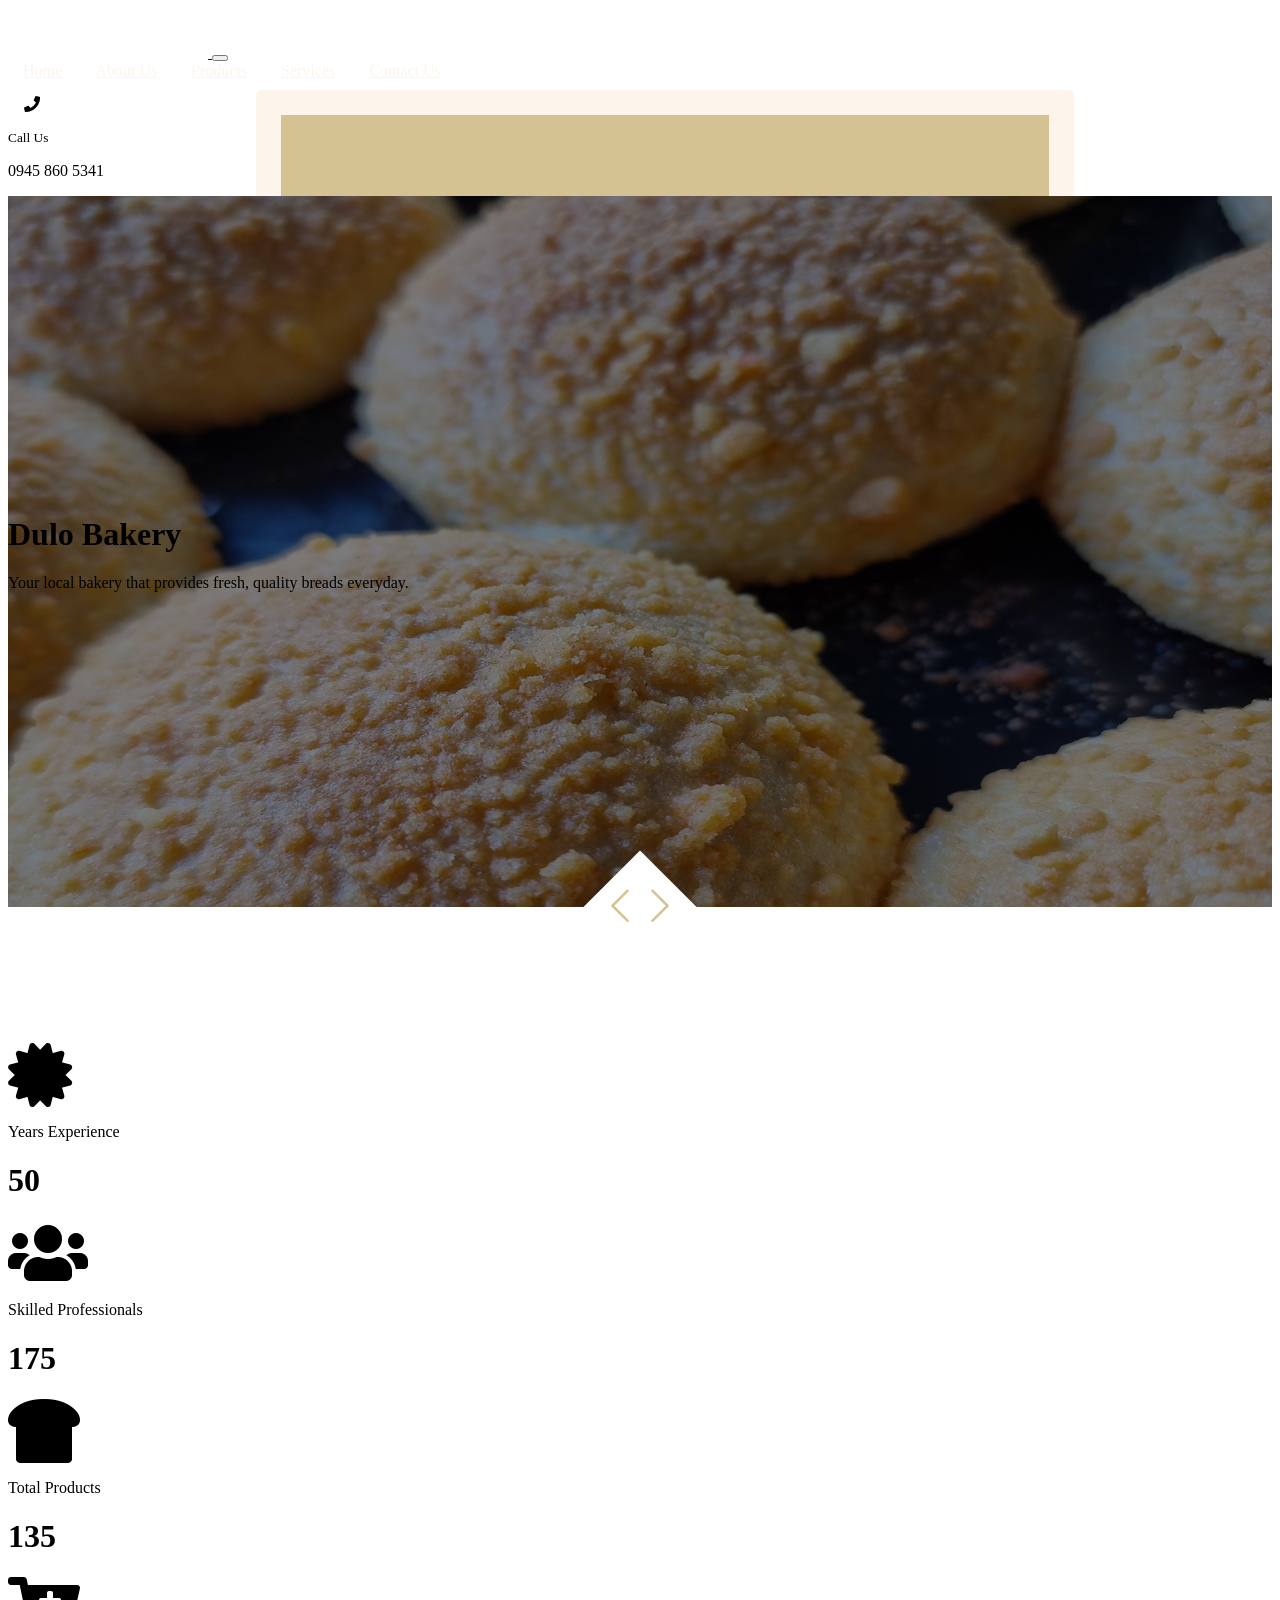
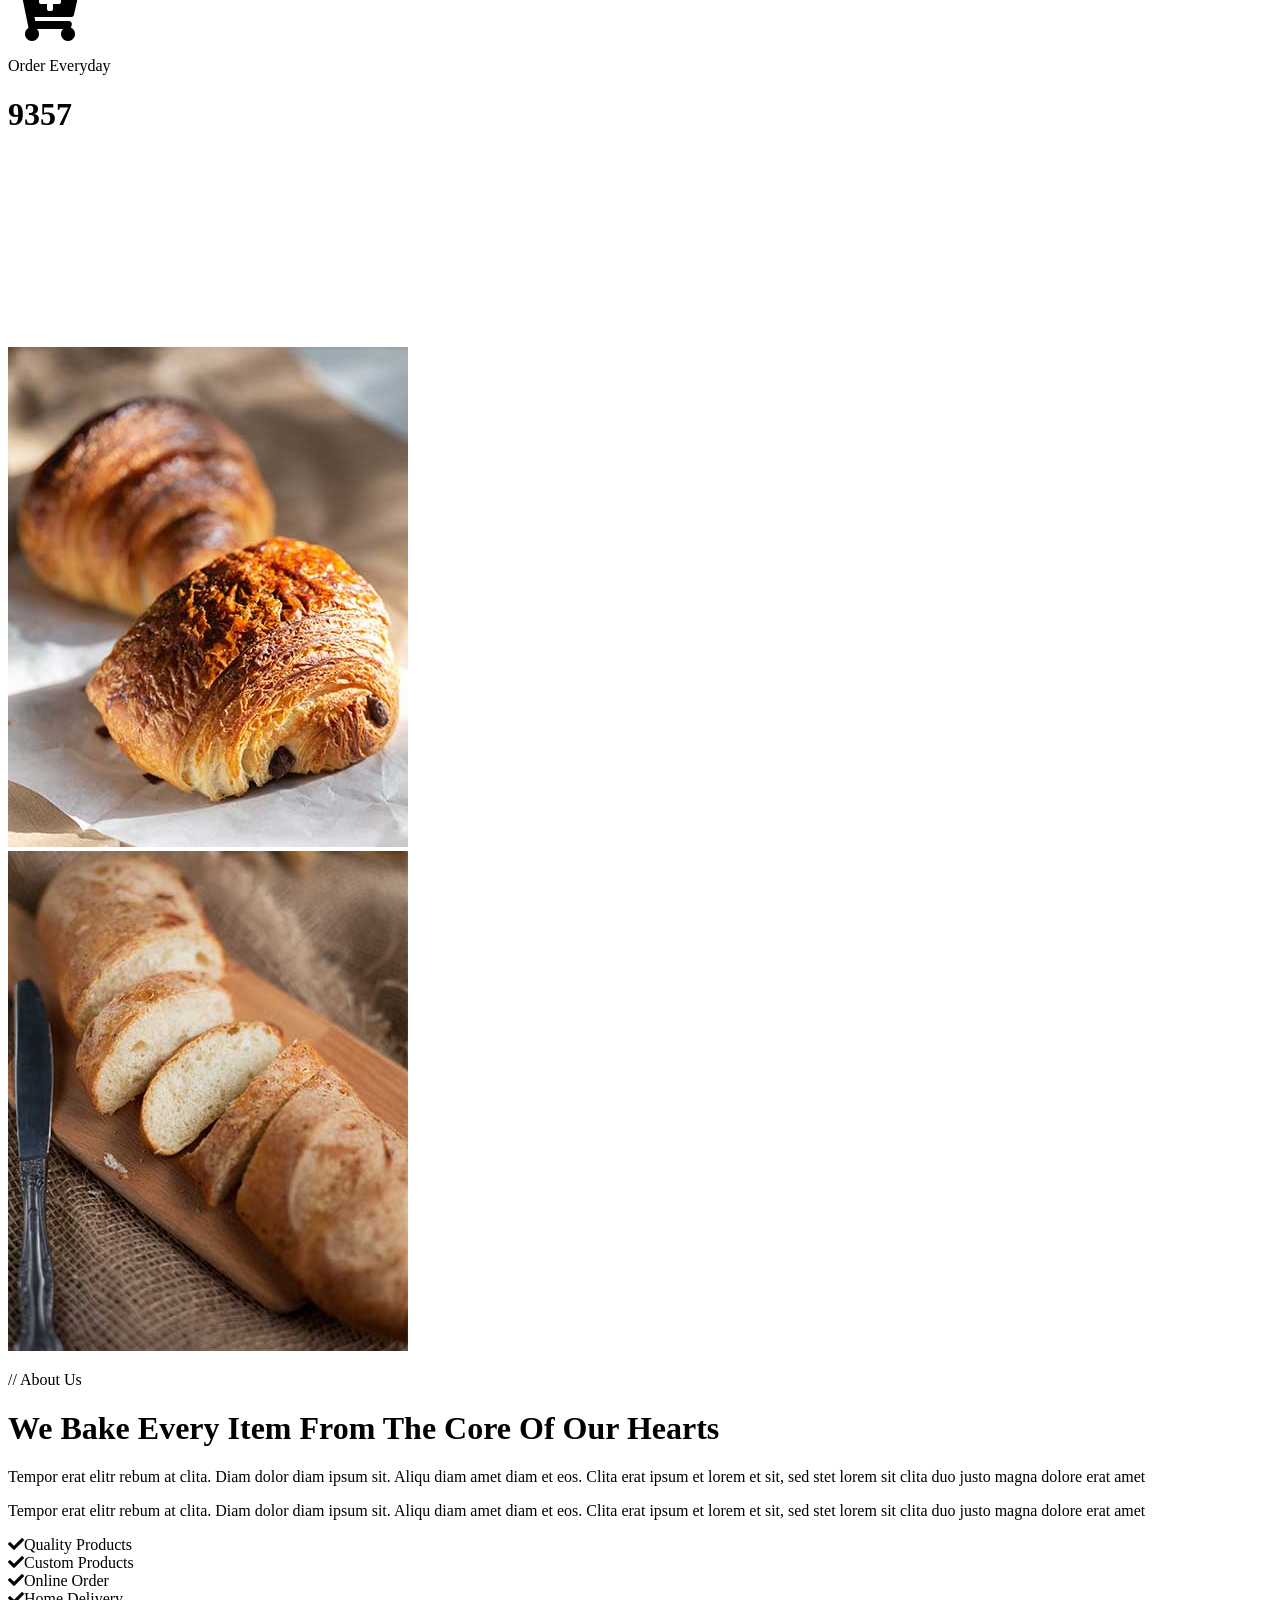
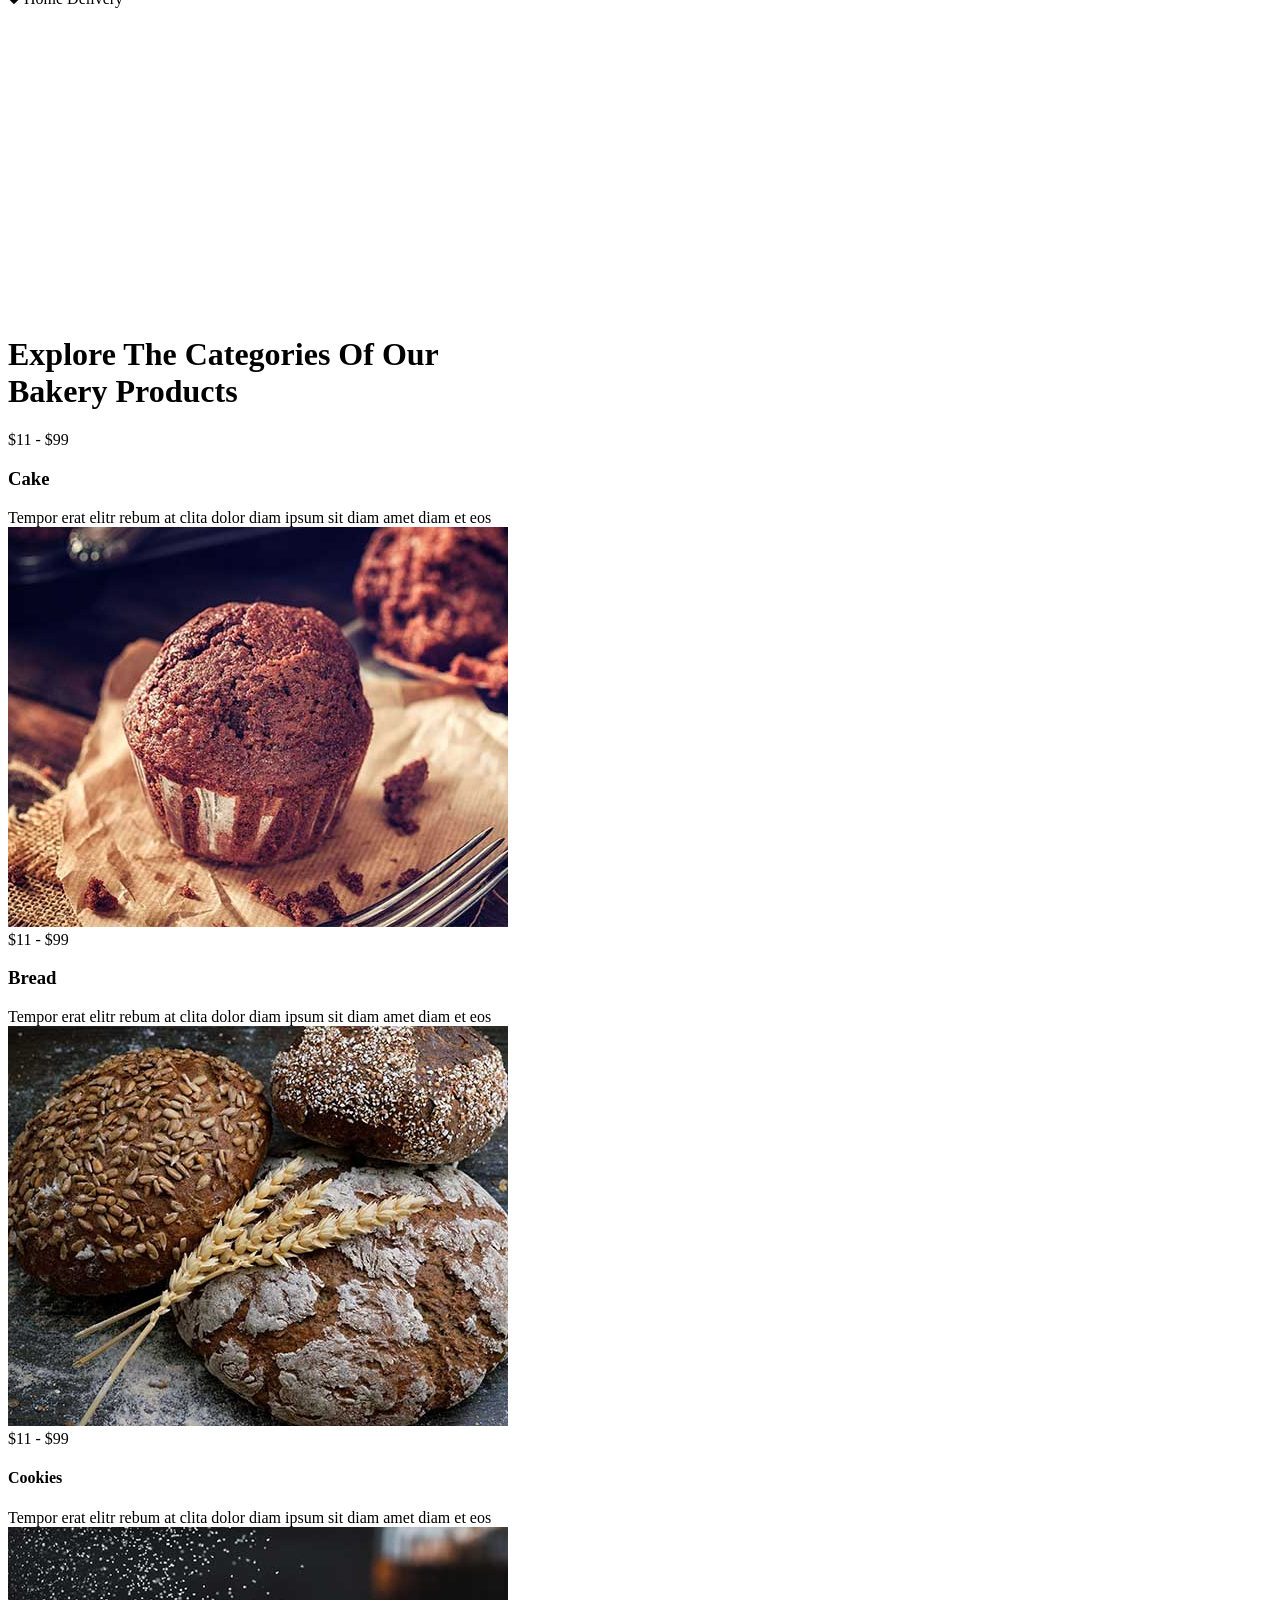
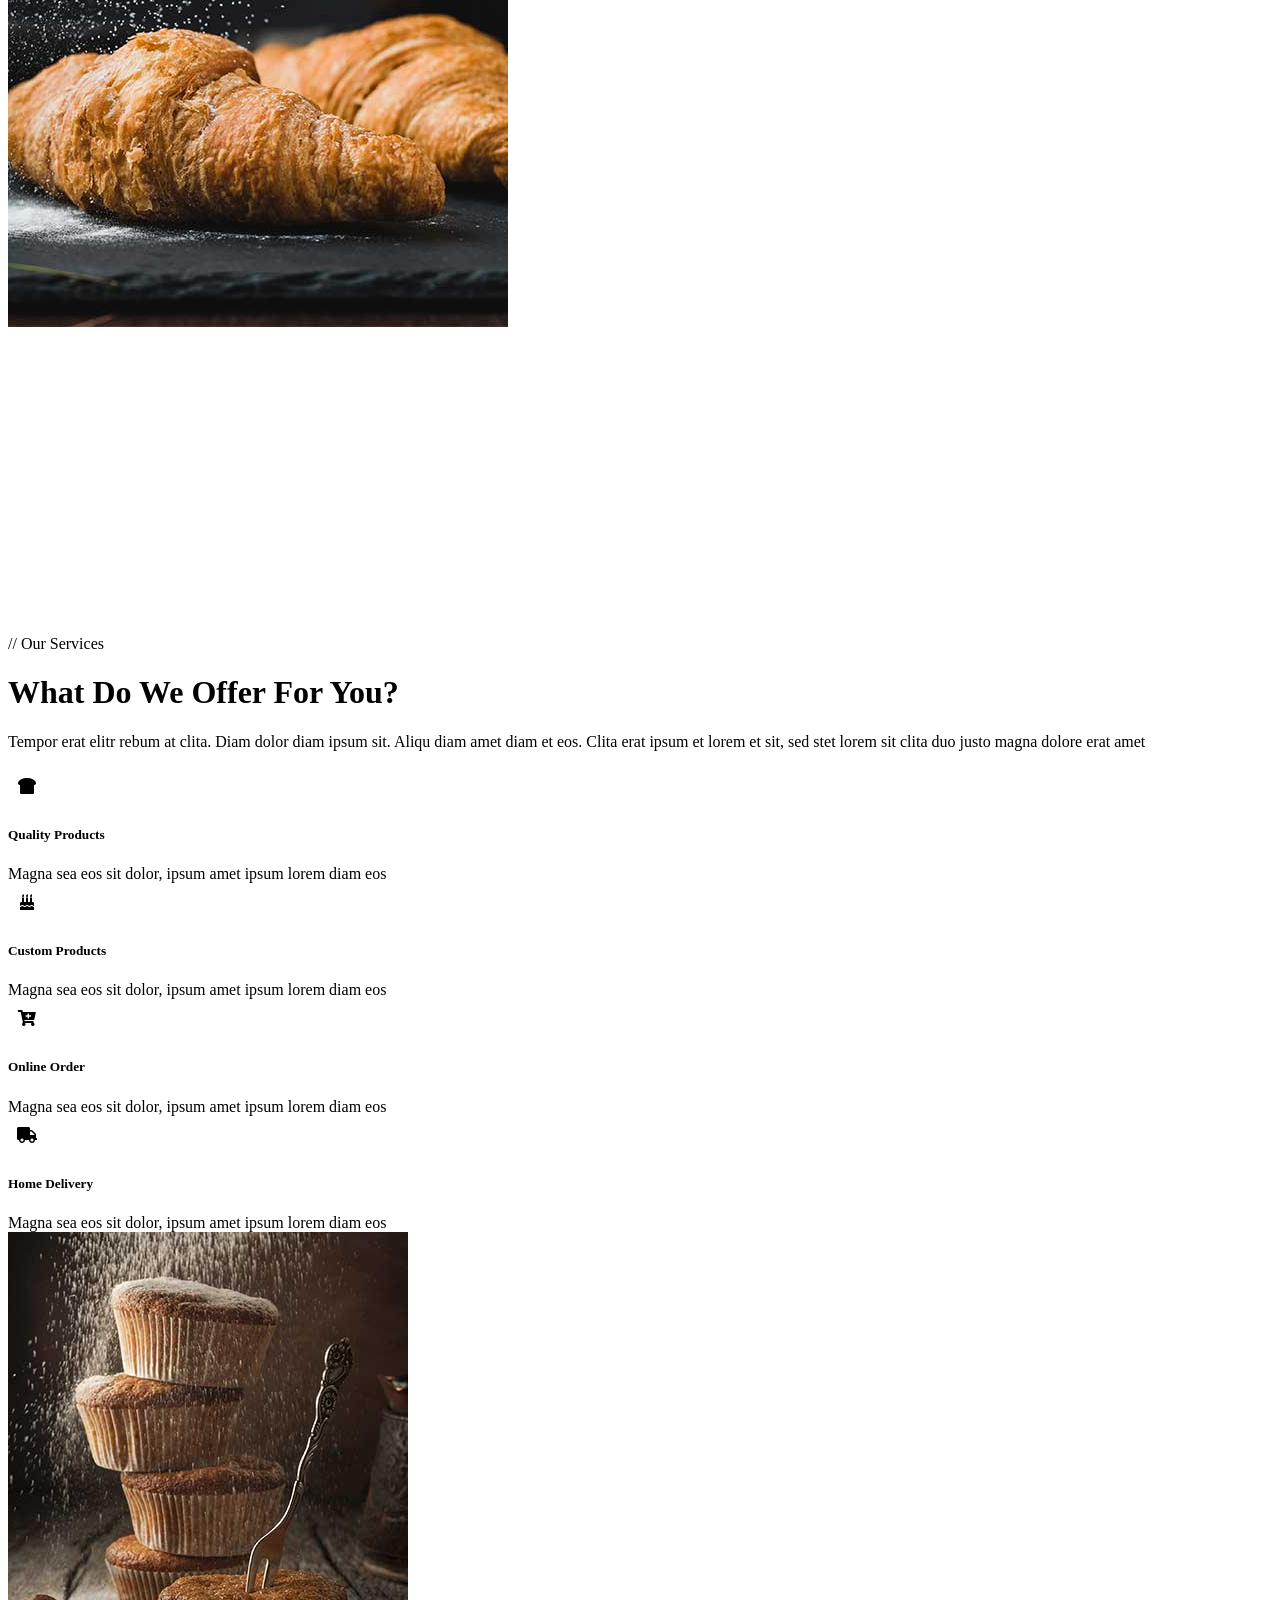
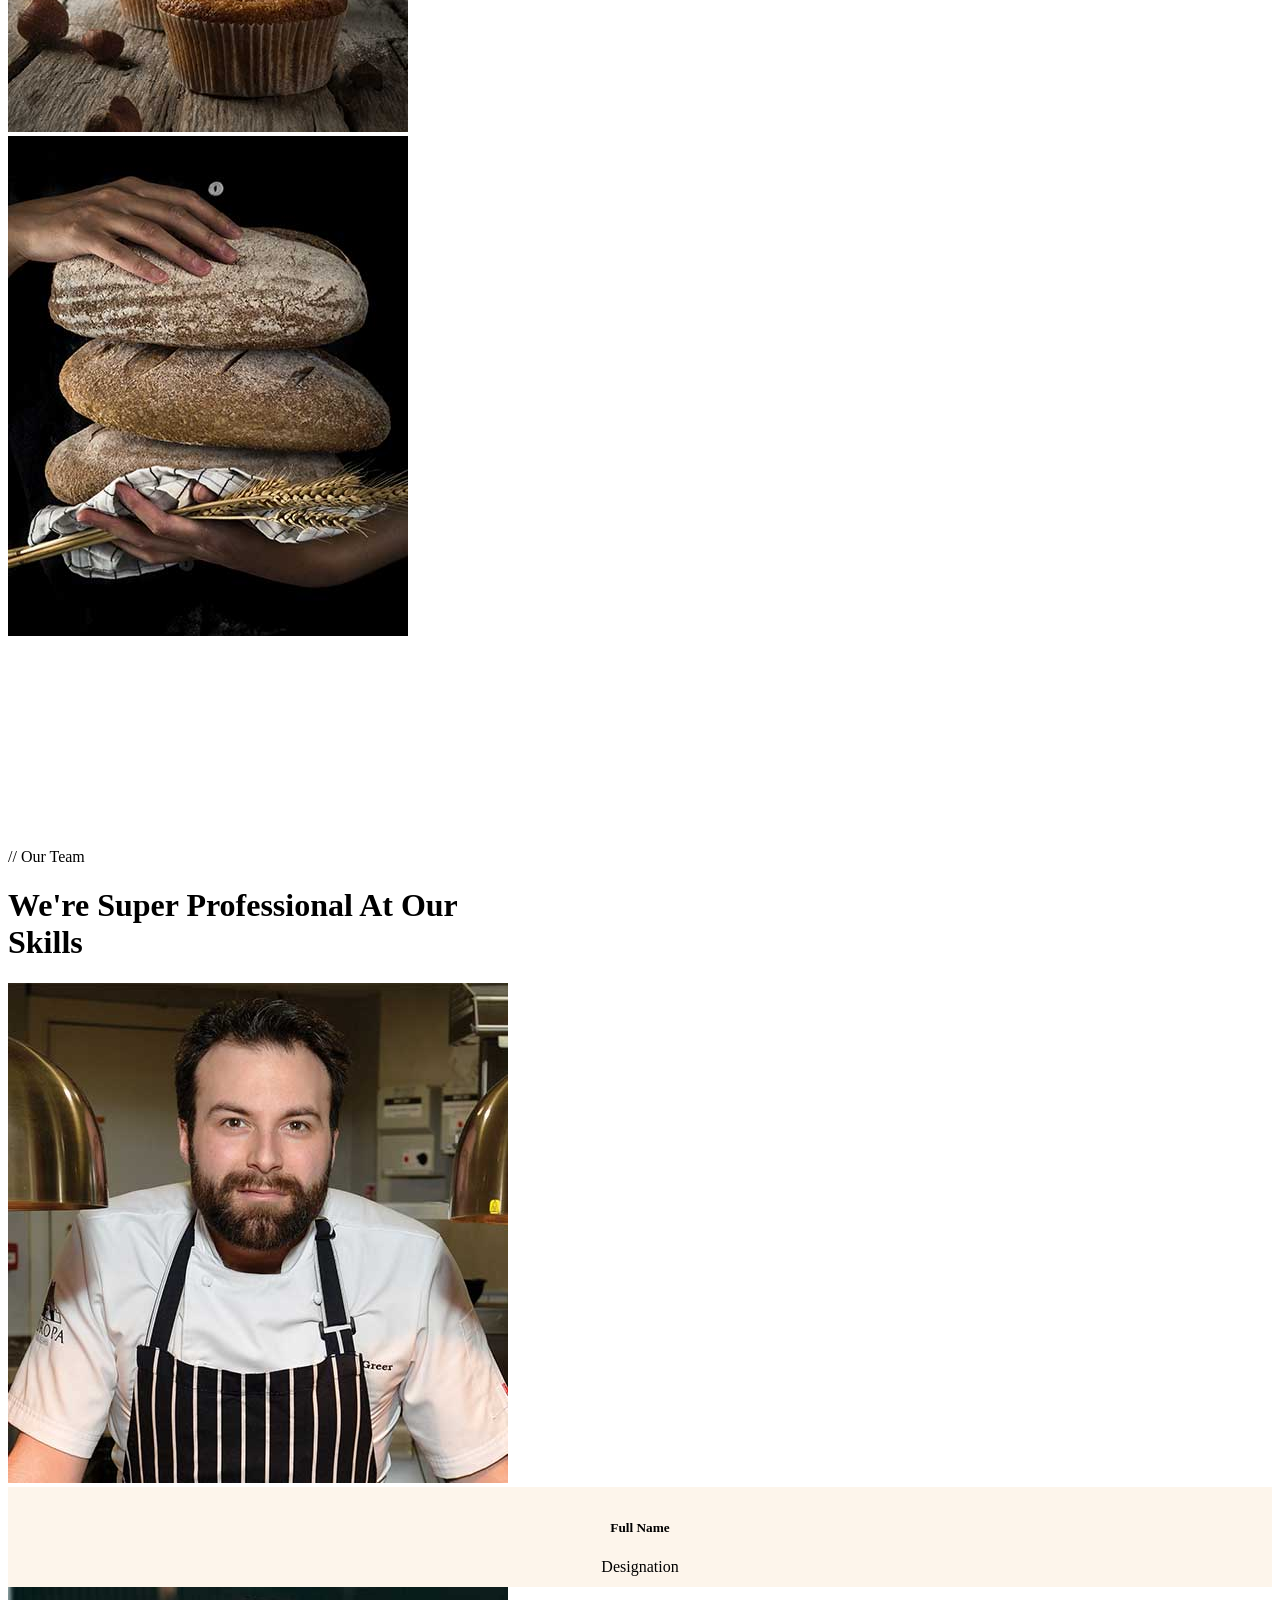
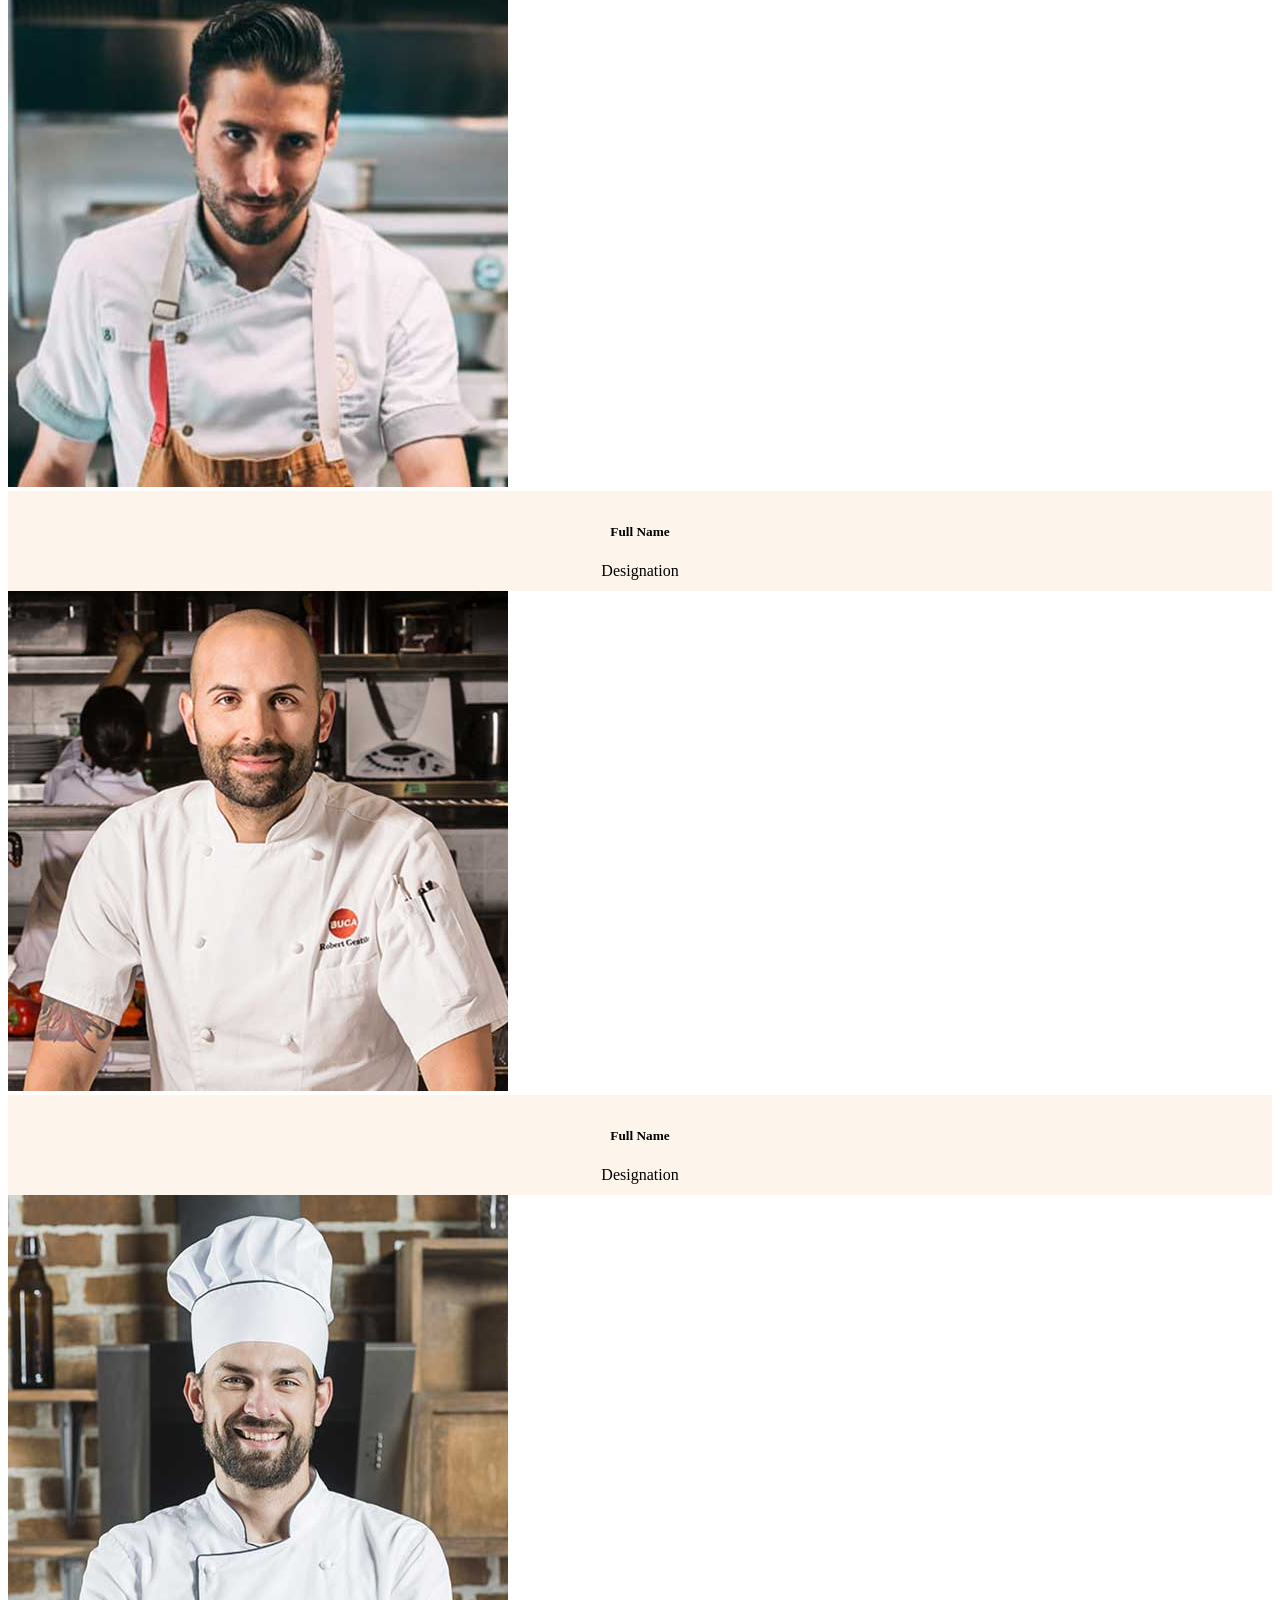
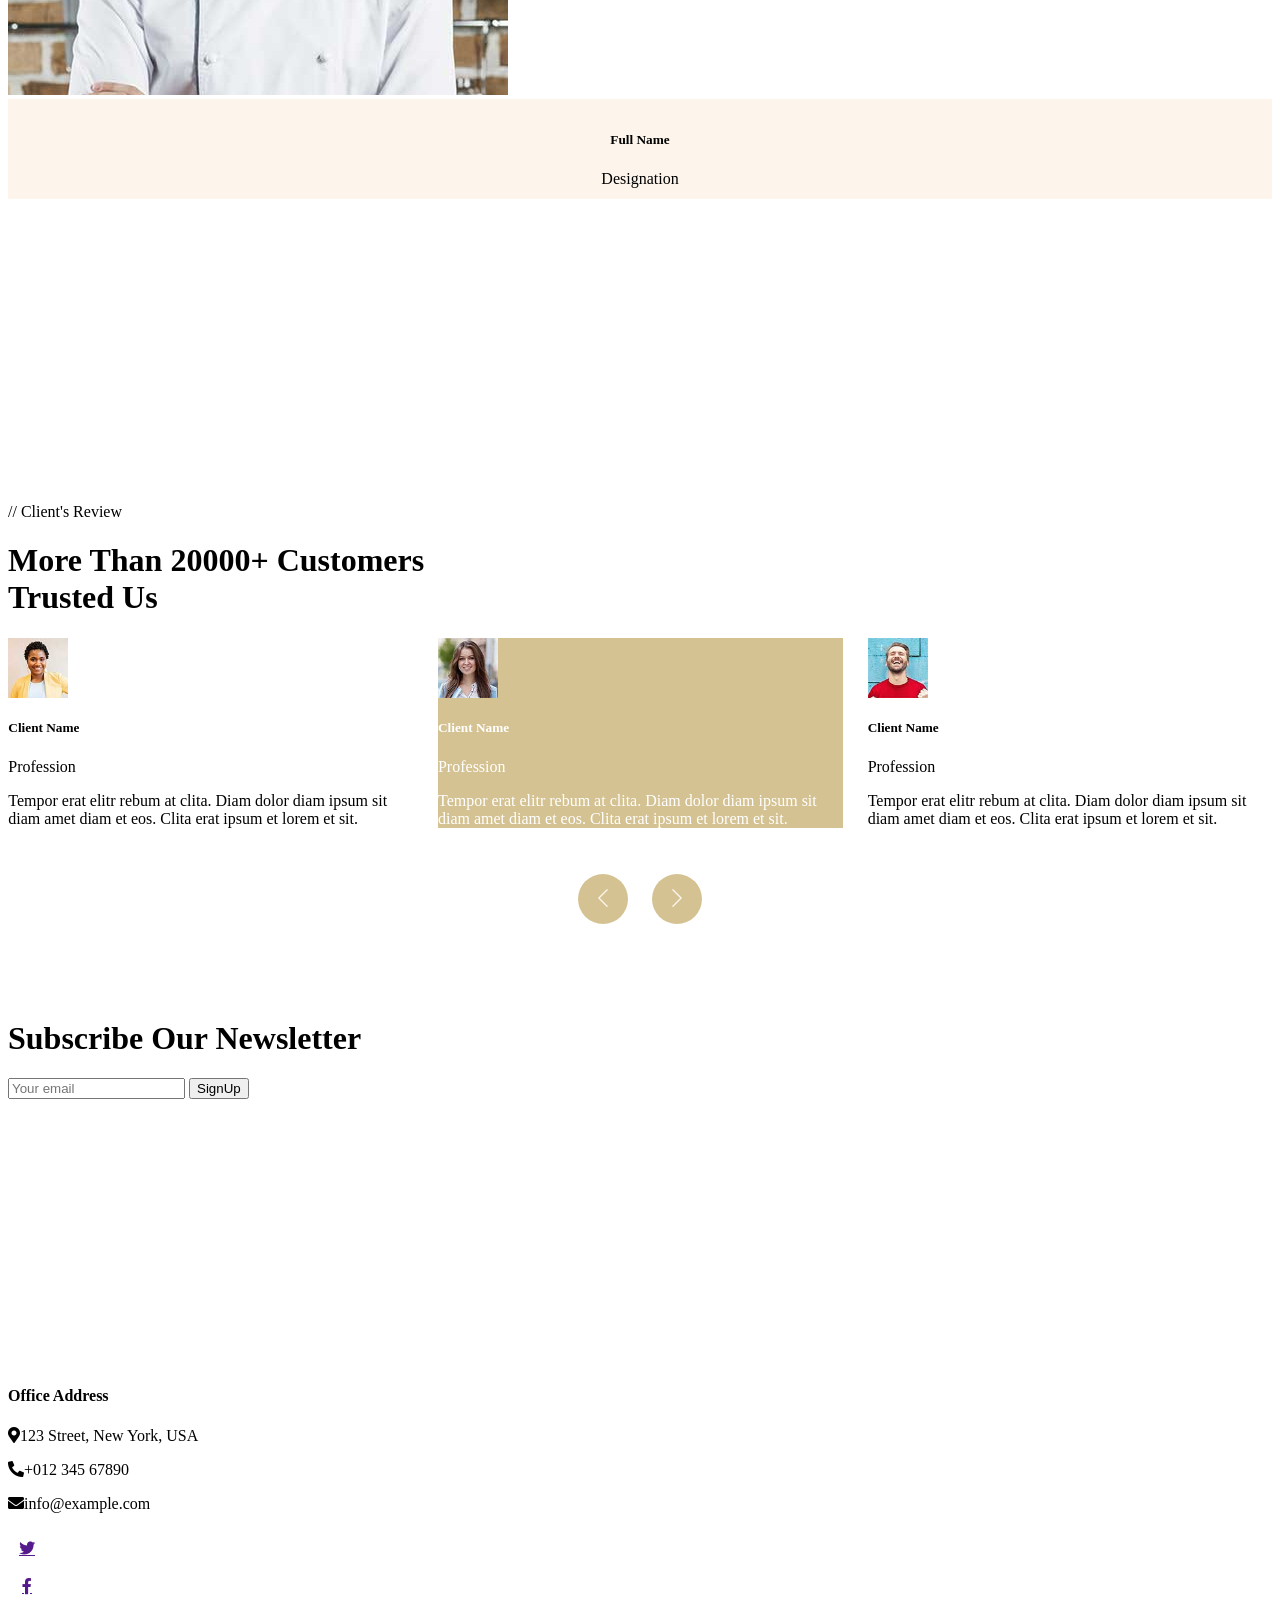
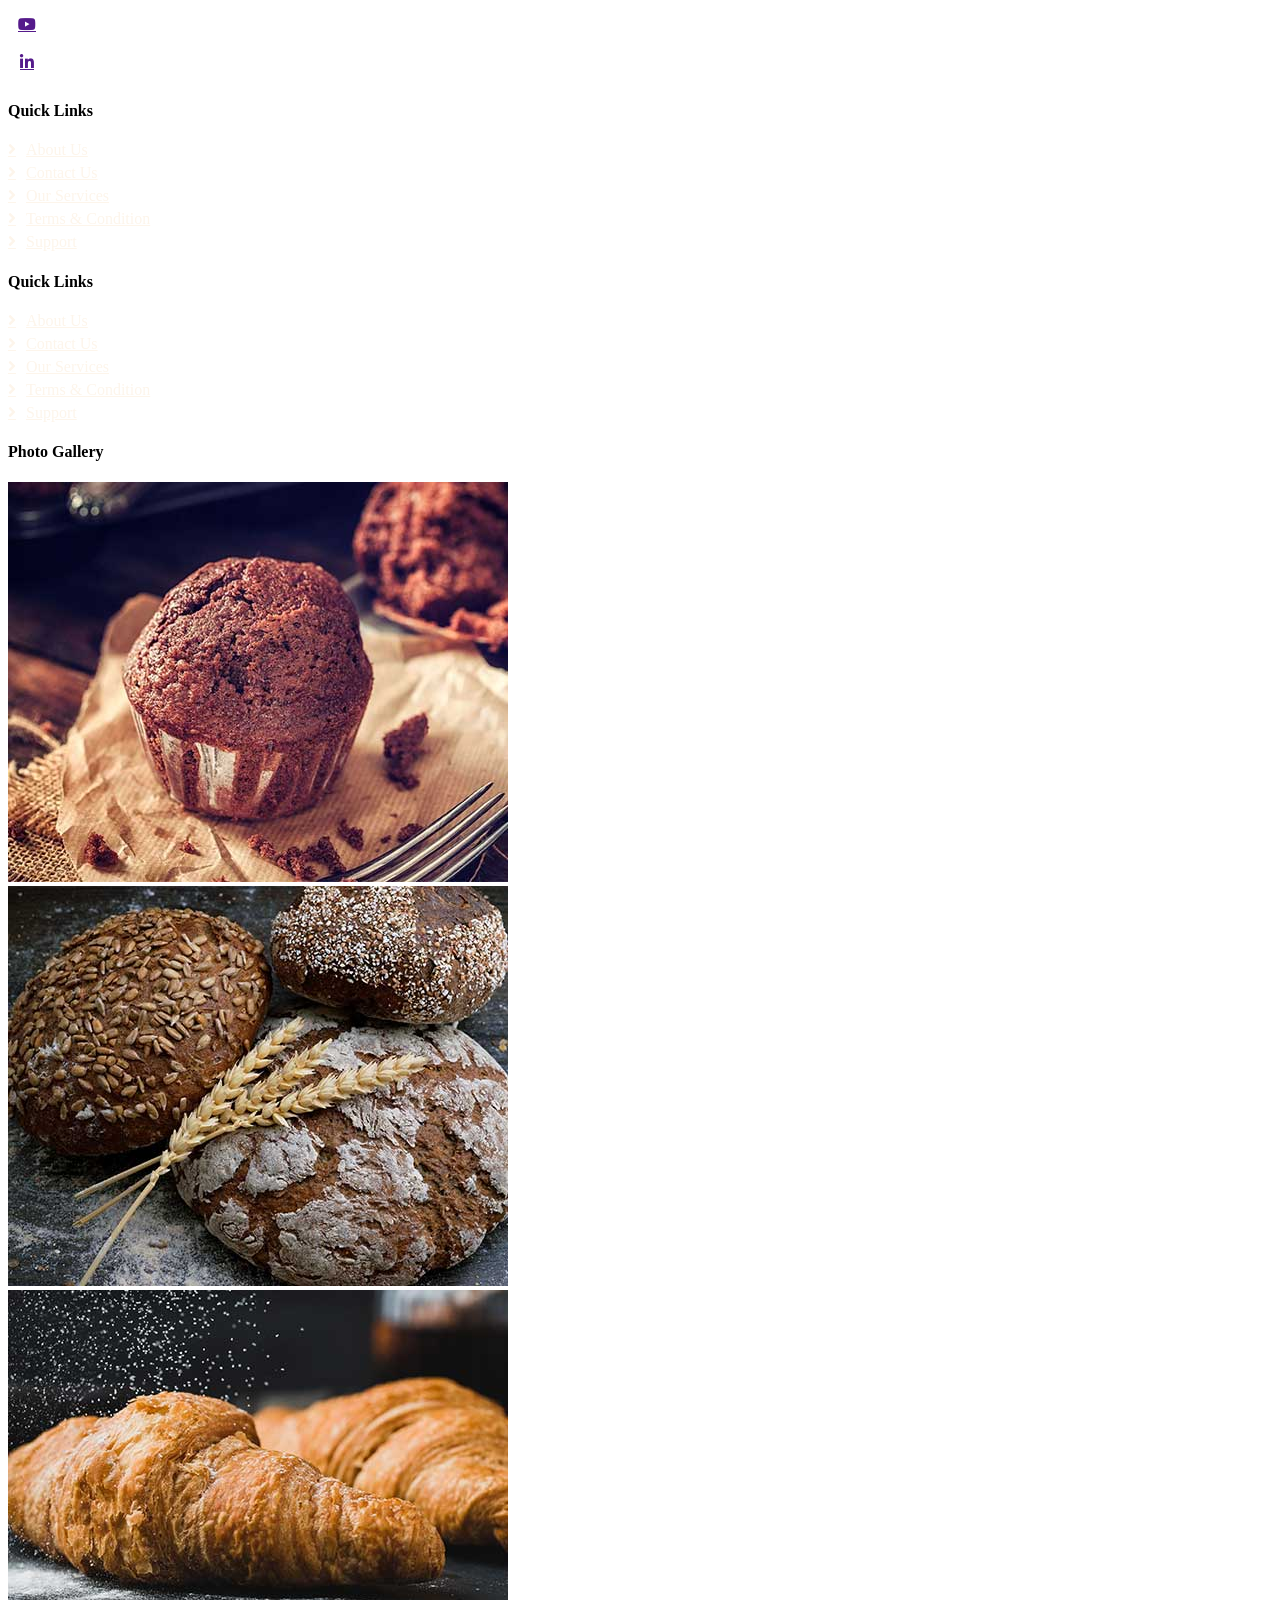
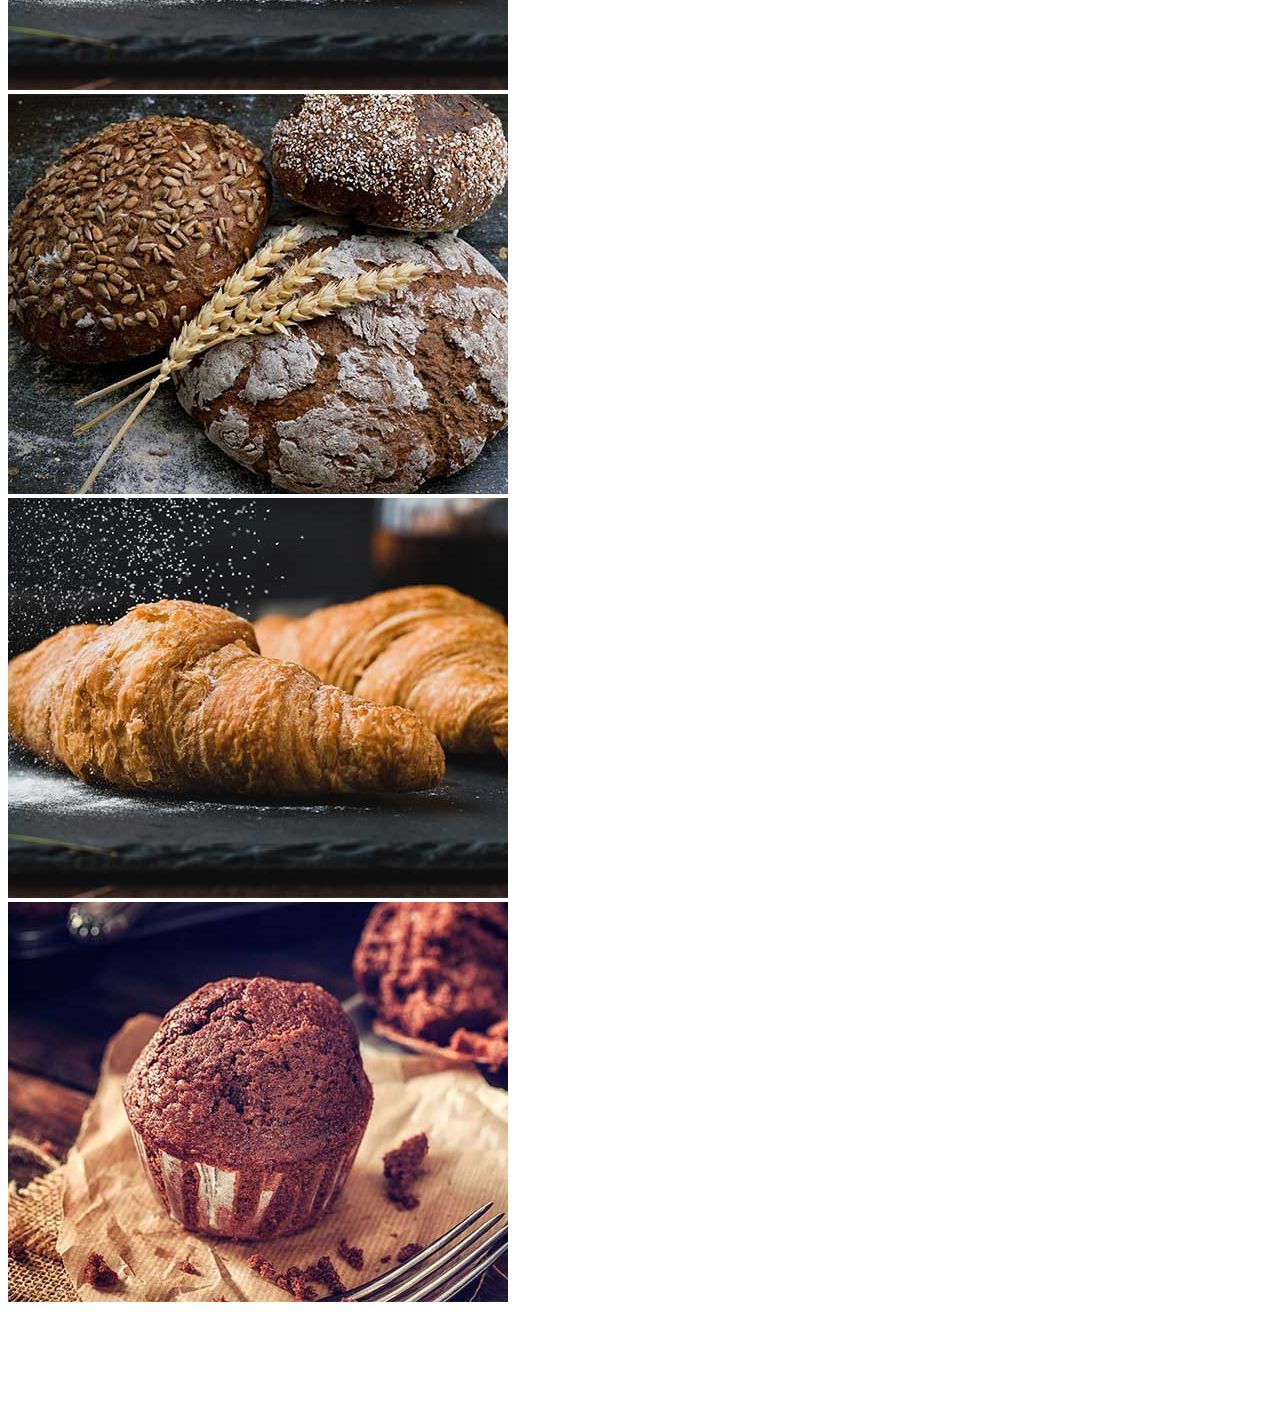
==== index.html @ 286de917 "Test Push" ====
<!DOCTYPE html>
<html lang="en">

<head>
    <meta charset="utf-8">
    <title>Dulo Bakery</title>
    <link rel="icon" type="image/x-icon" href="img/favicon-1.jpg">
    <meta content="width=device-width, initial-scale=1.0" name="viewport">
    <meta content="" name="keywords">
    <meta content="" name="description">

    <!-- Favicon -->
    <link href="img/favicon.ico" rel="icon">

    <!-- Google Web Fonts -->
    <link rel="preconnect" href="https://fonts.googleapis.com">
    <link rel="preconnect" href="https://fonts.gstatic.com" crossorigin>
    <link href="https://fonts.googleapis.com/css2?family=Roboto:wght@400;500&family=Playfair+Display:wght@600;700&display=swap" rel="stylesheet">

    <!-- Icon Font Stylesheet -->
    <link href="https://cdnjs.cloudflare.com/ajax/libs/font-awesome/5.10.0/css/all.min.css" rel="stylesheet">
    <link href="https://cdn.jsdelivr.net/npm/bootstrap-icons@1.4.1/font/bootstrap-icons.css" rel="stylesheet">

    <!-- Libraries Stylesheet -->
    <link href="lib/animate/animate.min.css" rel="stylesheet">
    <link href="lib/owlcarousel/assets/owl.carousel.min.css" rel="stylesheet">

    <!-- Customized Bootstrap Stylesheet -->
    <link href="css/bootstrap.min.css" rel="stylesheet">

    <!-- Template Stylesheet -->
    <link href="css/style.css" rel="stylesheet">
</head>

<body>

    <!-- Spinner Start -->
    <div id="spinner" class="show bg-white position-fixed translate-middle w-100 vh-100 top-50 start-50 d-flex align-items-center justify-content-center">
        <div class="spinner-grow text-primary" role="status"></div>
    </div>
    <!-- Spinner End -->



    <!-- Navbar Start -->
    <nav class="navbar navbar-expand-lg navbar-dark fixed-top py-lg-0 px-lg-5 wow fadeIn" data-wow-delay="0.1s">
        <a href="index.html" class="navbar-brand ms-4 ms-lg-0"
           
            <h1 class="text-primary m-0"><img src="img/white.png" style="width:200px;height:50px;"></h1>
        </a>
        <button type="button" class="navbar-toggler me-4" data-bs-toggle="collapse" data-bs-target="#navbarCollapse">
            <span class="navbar-toggler-icon"></span>
        </button>
        <div class="collapse navbar-collapse" id="navbarCollapse">
            <div class="navbar-nav mx-auto p-4 p-lg-0">
                <a href="index.html" class="nav-item nav-link">Home</a>
                <a href="about.html" class="nav-item nav-link">About Us</a>
		<a href="product.html" class="nav-item nav-link">Products</a>
                <a href="service.html" class="nav-item nav-link">Services</a>
                
                
                <a href="contact.html" class="nav-item nav-link">Contact Us</a>
            </div>
            <div class=" d-none d-lg-flex">
                <div class="flex-shrink-0 btn-lg-square border border-light rounded-circle">
                    <i class="fa fa-phone text-primary"></i>
                </div>
                <div class="ps-3">
                    <small class="text-primary mb-0">Call Us</small>
                    <p class="text-light fs-5 mb-0">0945 860 5341</p>
                </div>
            </div>
        </div>
    </nav>
    <!-- Navbar End -->


    <!-- Carousel Start -->
    <div class="container-fluid p-0 pb-5 wow fadeIn" data-wow-delay="0.1s">
        <div class="owl-carousel header-carousel position-relative">
            <div class="owl-carousel-item position-relative">
                <img class="img-fluid" src="img/carousel-5.jpg" alt="">
                <div class="owl-carousel-inner">
                    <div class="container">
                        <div class="row justify-content-start">
                            <div class="col-lg-8">
                                <h1 class="display-1 text-light mb-4 animated slideInDown">Dulo Bakery</h1>
                                <p class="text-primary text-light mb-4">Your local bakery that provides fresh, quality breads everyday.</p>
                            </div>
                        </div>
                    </div>
                </div>
            </div>
            <div class="owl-carousel-item position-relative">
                <img class="img-fluid" src="img/carousel-6.jpg" alt="">
                <div class="owl-carousel-inner">
                    <div class="container">
                        <div class="row justify-content-start">
                            <div class="col-lg-8">
                                <p class="text-primary text-uppercase fw-bold mb-2">?</p>
                                <h1 class="display-1 text-light mb-4 animated slideInDown">Sample Phrase</h1>
                                <p class="text-light fs-5 mb-4 pb-3">Added sample phrase below here</p>
                                <a href="" class="btn btn-primary rounded-pill py-3 px-5">Read More</a>
                            </div>
                        </div>
                    </div>
                </div>
            </div>
        </div>
    </div>
    <!-- Carousel End -->


    <!-- Facts Start -->
    <div class="container-xxl py-6">
        <div class="container">
            <div class="row g-4">
                <div class="col-lg-3 col-md-6 wow fadeIn" data-wow-delay="0.1s">
                    <div class="fact-item bg-light rounded text-center h-100 p-5">
                        <i class="fa fa-certificate fa-4x text-primary mb-4"></i>
                        <p class="mb-2">Years Experience</p>
                        <h1 class="display-5 mb-0" data-toggle="counter-up">50</h1>
                    </div>
                </div>
                <div class="col-lg-3 col-md-6 wow fadeIn" data-wow-delay="0.3s">
                    <div class="fact-item bg-light rounded text-center h-100 p-5">
                        <i class="fa fa-users fa-4x text-primary mb-4"></i>
                        <p class="mb-2">Skilled Professionals</p>
                        <h1 class="display-5 mb-0" data-toggle="counter-up">175</h1>
                    </div>
                </div>
                <div class="col-lg-3 col-md-6 wow fadeIn" data-wow-delay="0.5s">
                    <div class="fact-item bg-light rounded text-center h-100 p-5">
                        <i class="fa fa-bread-slice fa-4x text-primary mb-4"></i>
                        <p class="mb-2">Total Products</p>
                        <h1 class="display-5 mb-0" data-toggle="counter-up">135</h1>
                    </div>
                </div>
                <div class="col-lg-3 col-md-6 wow fadeIn" data-wow-delay="0.7s">
                    <div class="fact-item bg-light rounded text-center h-100 p-5">
                        <i class="fa fa-cart-plus fa-4x text-primary mb-4"></i>
                        <p class="mb-2">Order Everyday</p>
                        <h1 class="display-5 mb-0" data-toggle="counter-up">9357</h1>
                    </div>
                </div>
            </div>
        </div>
    </div>
    <!-- Facts End -->


    <!-- About Start -->
    <div class="container-xxl py-6">
        <div class="container">
            <div class="row g-5">
                <div class="col-lg-6 wow fadeInUp" data-wow-delay="0.1s">
                    <div class="row img-twice position-relative h-100">
                        <div class="col-6">
                            <img class="img-fluid rounded" src="img/about-1.jpg" alt="">
                        </div>
                        <div class="col-6 align-self-end">
                            <img class="img-fluid rounded" src="img/about-2.jpg" alt="">
                        </div>
                    </div>
                </div>
                <div class="col-lg-6 wow fadeInUp" data-wow-delay="0.5s">
                    <div class="h-100">
                        <p class="text-primary text-uppercase mb-2">// About Us</p>
                        <h1 class="display-6 mb-4">We Bake Every Item From The Core Of Our Hearts</h1>
                        <p>Tempor erat elitr rebum at clita. Diam dolor diam ipsum sit. Aliqu diam amet diam et eos. Clita erat ipsum et lorem et sit, sed stet lorem sit clita duo justo magna dolore erat amet</p>
                        <p>Tempor erat elitr rebum at clita. Diam dolor diam ipsum sit. Aliqu diam amet diam et eos. Clita erat ipsum et lorem et sit, sed stet lorem sit clita duo justo magna dolore erat amet</p>
                        <div class="row g-2 mb-4">
                            <div class="col-sm-6">
                                <i class="fa fa-check text-primary me-2"></i>Quality Products
                            </div>
                            <div class="col-sm-6">
                                <i class="fa fa-check text-primary me-2"></i>Custom Products
                            </div>
                            <div class="col-sm-6">
                                <i class="fa fa-check text-primary me-2"></i>Online Order
                            </div>
                            <div class="col-sm-6">
                                <i class="fa fa-check text-primary me-2"></i>Home Delivery
                            </div>
                        </div>
                        <a class="btn btn-primary rounded-pill py-3 px-5" href="">Read More</a>
                    </div>
                </div>
            </div>
        </div>
    </div>
    <!-- About End -->


    <!-- Product Start -->
    <div class="container-xxl bg-light my-6 py-6 pt-0">
        <div class="container">
            <div class="text-center mx-auto mb-5 wow fadeInUp" data-wow-delay="0.1s" style="max-width: 500px;">
          
                <h1 class="display-6 mb-4">Explore The Categories Of Our Bakery Products</h1>
            </div>
            <div class="row g-4">
                <div class="col-lg-4 col-md-6 wow fadeInUp" data-wow-delay="0.1s">
                    <div class="product-item d-flex flex-column bg-white rounded overflow-hidden h-100">
                        <div class="text-center p-4">
                            <div class="d-inline-block border border-primary rounded-pill px-3 mb-3">$11 - $99</div>
                            <h3 class="mb-3">Cake</h3>
                            <span>Tempor erat elitr rebum at clita dolor diam ipsum sit diam amet diam et eos</span>
                        </div>
                        <div class="position-relative mt-auto">
                            <img class="img-fluid" src="img/product-1.jpg" alt="">
                            <div class="product-overlay">
                                <a class="btn btn-lg-square btn-outline-light rounded-circle" href=""><i class="fa fa-eye text-primary"></i></a>
                            </div>
                        </div>
                    </div>
                </div>
                <div class="col-lg-4 col-md-6 wow fadeInUp" data-wow-delay="0.3s">
                    <div class="product-item d-flex flex-column bg-white rounded overflow-hidden h-100">
                        <div class="text-center p-4">
                            <div class="d-inline-block border border-primary rounded-pill pt-1 px-3 mb-3">$11 - $99</div>
                            <h3 class="mb-3">Bread</h3>
                            <span>Tempor erat elitr rebum at clita dolor diam ipsum sit diam amet diam et eos</span>
                        </div>
                        <div class="position-relative mt-auto">
                            <img class="img-fluid" src="img/product-2.jpg" alt="">
                            <div class="product-overlay">
                                <a class="btn btn-lg-square btn-outline-light rounded-circle" href=""><i class="fa fa-eye text-primary"></i></a>
                            </div>
                        </div>
                    </div>
                </div>
                <div class="col-lg-4 col-md-6 wow fadeInUp" data-wow-delay="0.5s">
                    <div class="product-item d-flex flex-column bg-white rounded overflow-hidden h-100">
                        <div class="text-center p-4">
                            <div class="d-inline-block border border-primary rounded-pill pt-1 px-3 mb-3">$11 - $99</div>
                            <h4 class="mb-3">Cookies</h4>
                            <span>Tempor erat elitr rebum at clita dolor diam ipsum sit diam amet diam et eos</span>
                        </div>
                        <div class="position-relative mt-auto">
                            <img class="img-fluid" src="img/product-3.jpg" alt="">
                            <div class="product-overlay">
                                <a class="btn btn-lg-square btn-outline-light rounded-circle" href=""><i class="fa fa-eye text-primary"></i></a>
                            </div>
                        </div>
                    </div>
                </div>
            </div>
        </div>
    </div>
    <!-- Product End -->


    <!-- Service Start -->
    <div class="container-xxl py-6">
        <div class="container">
            <div class="row g-5">
                <div class="col-lg-6 wow fadeInUp" data-wow-delay="0.1s">
                    <p class="text-primary text-uppercase mb-2">// Our Services</p>
                    <h1 class="display-6 mb-4">What Do We Offer For You?</h1>
                    <p class="mb-5">Tempor erat elitr rebum at clita. Diam dolor diam ipsum sit. Aliqu diam amet diam et eos. Clita erat ipsum et lorem et sit, sed stet lorem sit clita duo justo magna dolore erat amet</p>
                    <div class="row gy-5 gx-4">
                        <div class="col-sm-6 wow fadeIn" data-wow-delay="0.1s">
                            <div class="d-flex align-items-center mb-3">
                                <div class="flex-shrink-0 btn-square bg-primary rounded-circle me-3">
                                    <i class="fa fa-bread-slice text-white"></i>
                                </div>
                                <h5 class="mb-0">Quality Products</h5>
                            </div>
                            <span>Magna sea eos sit dolor, ipsum amet ipsum lorem diam eos</span>
                        </div>
                        <div class="col-sm-6 wow fadeIn" data-wow-delay="0.2s">
                            <div class="d-flex align-items-center mb-3">
                                <div class="flex-shrink-0 btn-square bg-primary rounded-circle me-3">
                                    <i class="fa fa-birthday-cake text-white"></i>
                                </div>
                                <h5 class="mb-0">Custom Products</h5>
                            </div>
                            <span>Magna sea eos sit dolor, ipsum amet ipsum lorem diam eos</span>
                        </div>
                        <div class="col-sm-6 wow fadeIn" data-wow-delay="0.3s">
                            <div class="d-flex align-items-center mb-3">
                                <div class="flex-shrink-0 btn-square bg-primary rounded-circle me-3">
                                    <i class="fa fa-cart-plus text-white"></i>
                                </div>
                                <h5 class="mb-0">Online Order</h5>
                            </div>
                            <span>Magna sea eos sit dolor, ipsum amet ipsum lorem diam eos</span>
                        </div>
                        <div class="col-sm-6 wow fadeIn" data-wow-delay="0.4s">
                            <div class="d-flex align-items-center mb-3">
                                <div class="flex-shrink-0 btn-square bg-primary rounded-circle me-3">
                                    <i class="fa fa-truck text-white"></i>
                                </div>
                                <h5 class="mb-0">Home Delivery</h5>
                            </div>
                            <span>Magna sea eos sit dolor, ipsum amet ipsum lorem diam eos</span>
                        </div>
                    </div>
                </div>
                <div class="col-lg-6 wow fadeInUp" data-wow-delay="0.5s">
                    <div class="row img-twice position-relative h-100">
                        <div class="col-6">
                            <img class="img-fluid rounded" src="img/service-1.jpg" alt="">
                        </div>
                        <div class="col-6 align-self-end">
                            <img class="img-fluid rounded" src="img/service-2.jpg" alt="">
                        </div>
                    </div>
                </div>
            </div>
        </div>
    </div>
    <!-- Service End -->


    <!-- Team Start -->
    <div class="container-xxl py-6">
        <div class="container">
            <div class="text-center mx-auto mb-5 wow fadeInUp" data-wow-delay="0.1s" style="max-width: 500px;">
                <p class="text-primary text-uppercase mb-2">// Our Team</p>
                <h1 class="display-6 mb-4">We're Super Professional At Our Skills</h1>
            </div>
            <div class="row g-4">
                <div class="col-lg-3 col-md-6 wow fadeInUp" data-wow-delay="0.1s">
                    <div class="team-item text-center rounded overflow-hidden">
                        <img class="img-fluid" src="img/team-1.jpg" alt="">
                        <div class="team-text">
                            <div class="team-title">
                                <h5>Full Name</h5>
                                <span>Designation</span>
                            </div>
                            <div class="team-social">
                                <a class="btn btn-square btn-light rounded-circle" href=""><i class="fab fa-facebook-f"></i></a>
                                <a class="btn btn-square btn-light rounded-circle" href=""><i class="fab fa-twitter"></i></a>
                                <a class="btn btn-square btn-light rounded-circle" href=""><i class="fab fa-instagram"></i></a>
                            </div>
                        </div>
                    </div>
                </div>
                <div class="col-lg-3 col-md-6 wow fadeInUp" data-wow-delay="0.3s">
                    <div class="team-item text-center rounded overflow-hidden">
                        <img class="img-fluid" src="img/team-2.jpg" alt="">
                        <div class="team-text">
                            <div class="team-title">
                                <h5>Full Name</h5>
                                <span>Designation</span>
                            </div>
                            <div class="team-social">
                                <a class="btn btn-square btn-light rounded-circle" href=""><i class="fab fa-facebook-f"></i></a>
                                <a class="btn btn-square btn-light rounded-circle" href=""><i class="fab fa-twitter"></i></a>
                                <a class="btn btn-square btn-light rounded-circle" href=""><i class="fab fa-instagram"></i></a>
                            </div>
                        </div>
                    </div>
                </div>
                <div class="col-lg-3 col-md-6 wow fadeInUp" data-wow-delay="0.5s">
                    <div class="team-item text-center rounded overflow-hidden">
                        <img class="img-fluid" src="img/team-3.jpg" alt="">
                        <div class="team-text">
                            <div class="team-title">
                                <h5>Full Name</h5>
                                <span>Designation</span>
                            </div>
                            <div class="team-social">
                                <a class="btn btn-square btn-light rounded-circle" href=""><i class="fab fa-facebook-f"></i></a>
                                <a class="btn btn-square btn-light rounded-circle" href=""><i class="fab fa-twitter"></i></a>
                                <a class="btn btn-square btn-light rounded-circle" href=""><i class="fab fa-instagram"></i></a>
                            </div>
                        </div>
                    </div>
                </div>
                <div class="col-lg-3 col-md-6 wow fadeInUp" data-wow-delay="0.7s">
                    <div class="team-item text-center rounded overflow-hidden">
                        <img class="img-fluid" src="img/team-4.jpg" alt="">
                        <div class="team-text">
                            <div class="team-title">
                                <h5>Full Name</h5>
                                <span>Designation</span>
                            </div>
                            <div class="team-social">
                                <a class="btn btn-square btn-light rounded-circle" href=""><i class="fab fa-facebook-f"></i></a>
                                <a class="btn btn-square btn-light rounded-circle" href=""><i class="fab fa-twitter"></i></a>
                                <a class="btn btn-square btn-light rounded-circle" href=""><i class="fab fa-instagram"></i></a>
                            </div>
                        </div>
                    </div>
                </div>
            </div>
        </div>
    </div>
    <!-- Team End -->


    <!-- Testimonial Start -->
    <div class="container-xxl bg-light my-6 py-6 pb-0">
        <div class="container">
            <div class="text-center mx-auto mb-5 wow fadeInUp" data-wow-delay="0.1s" style="max-width: 500px;">
                <p class="text-primary text-uppercase mb-2">// Client's Review</p>
                <h1 class="display-6 mb-4">More Than 20000+ Customers Trusted Us</h1>
            </div>
            <div class="owl-carousel testimonial-carousel wow fadeInUp" data-wow-delay="0.1s">
                <div class="testimonial-item bg-white rounded p-4">
                    <div class="d-flex align-items-center mb-4">
                        <img class="flex-shrink-0 rounded-circle border p-1" src="img/testimonial-1.jpg" alt="">
                        <div class="ms-4">
                            <h5 class="mb-1">Client Name</h5>
                            <span>Profession</span>
                        </div>
                    </div>
                    <p class="mb-0">Tempor erat elitr rebum at clita. Diam dolor diam ipsum sit diam amet diam et eos. Clita erat ipsum et lorem et sit.</p>
                </div>
                <div class="testimonial-item bg-white rounded p-4">
                    <div class="d-flex align-items-center mb-4">
                        <img class="flex-shrink-0 rounded-circle border p-1" src="img/testimonial-2.jpg" alt="">
                        <div class="ms-4">
                            <h5 class="mb-1">Client Name</h5>
                            <span>Profession</span>
                        </div>
                    </div>
                    <p class="mb-0">Tempor erat elitr rebum at clita. Diam dolor diam ipsum sit diam amet diam et eos. Clita erat ipsum et lorem et sit.</p>
                </div>
                <div class="testimonial-item bg-white rounded p-4">
                    <div class="d-flex align-items-center mb-4">
                        <img class="flex-shrink-0 rounded-circle border p-1" src="img/testimonial-3.jpg" alt="">
                        <div class="ms-4">
                            <h5 class="mb-1">Client Name</h5>
                            <span>Profession</span>
                        </div>
                    </div>
                    <p class="mb-0">Tempor erat elitr rebum at clita. Diam dolor diam ipsum sit diam amet diam et eos. Clita erat ipsum et lorem et sit.</p>
                </div>
                <div class="testimonial-item bg-white rounded p-4">
                    <div class="d-flex align-items-center mb-4">
                        <img class="flex-shrink-0 rounded-circle border p-1" src="img/testimonial-4.jpg" alt="">
                        <div class="ms-4">
                            <h5 class="mb-1">Client Name</h5>
                            <span>Profession</span>
                        </div>
                    </div>
                    <p class="mb-0">Tempor erat elitr rebum at clita. Diam dolor diam ipsum sit diam amet diam et eos. Clita erat ipsum et lorem et sit.</p>
                </div>
            </div>
            <div class="bg-primary text-light rounded-top p-5 my-6 mb-0 wow fadeInUp" data-wow-delay="0.1s">
                <div class="row align-items-center">
                    <div class="col-md-6">
                        <h1 class="display-4 text-light mb-0">Subscribe Our Newsletter</h1>
                    </div>
                    <div class="col-md-6 text-md-end">
                        <div class="position-relative">
                            <input class="form-control bg-transparent border-light w-100 py-3 ps-4 pe-5" type="text" placeholder="Your email">
                            <button type="button" class="btn btn-dark py-2 px-3 position-absolute top-0 end-0 mt-2 me-2">SignUp</button>
                        </div>
                    </div>
                </div>
            </div>
        </div>
    </div>
    <!-- Testimonial End -->


    <!-- Footer Start -->
    <div class="container-fluid bg-dark text-light footer my-6 mb-0 py-5 wow fadeIn" data-wow-delay="0.1s">
        <div class="container py-5">
            <div class="row g-5">
                <div class="col-lg-3 col-md-6">
                    <h4 class="text-light mb-4">Office Address</h4>
                    <p class="mb-2"><i class="fa fa-map-marker-alt me-3"></i>123 Street, New York, USA</p>
                    <p class="mb-2"><i class="fa fa-phone-alt me-3"></i>+012 345 67890</p>
                    <p class="mb-2"><i class="fa fa-envelope me-3"></i>info@example.com</p>
                    <div class="d-flex pt-2">
                        <a class="btn btn-square btn-outline-light rounded-circle me-1" href=""><i class="fab fa-twitter"></i></a>
                        <a class="btn btn-square btn-outline-light rounded-circle me-1" href=""><i class="fab fa-facebook-f"></i></a>
                        <a class="btn btn-square btn-outline-light rounded-circle me-1" href=""><i class="fab fa-youtube"></i></a>
                        <a class="btn btn-square btn-outline-light rounded-circle me-0" href=""><i class="fab fa-linkedin-in"></i></a>
                    </div>
                </div>
                <div class="col-lg-3 col-md-6">
                    <h4 class="text-light mb-4">Quick Links</h4>
                    <a class="btn btn-link" href="">About Us</a>
                    <a class="btn btn-link" href="">Contact Us</a>
                    <a class="btn btn-link" href="">Our Services</a>
                    <a class="btn btn-link" href="">Terms & Condition</a>
                    <a class="btn btn-link" href="">Support</a>
                </div>
                <div class="col-lg-3 col-md-6">
                    <h4 class="text-light mb-4">Quick Links</h4>
                    <a class="btn btn-link" href="">About Us</a>
                    <a class="btn btn-link" href="">Contact Us</a>
                    <a class="btn btn-link" href="">Our Services</a>
                    <a class="btn btn-link" href="">Terms & Condition</a>
                    <a class="btn btn-link" href="">Support</a>
                </div>
                <div class="col-lg-3 col-md-6">
                    <h4 class="text-light mb-4">Photo Gallery</h4>
                    <div class="row g-2">
                        <div class="col-4">
                            <img class="img-fluid bg-light rounded p-1" src="img/product-1.jpg" alt="Image">
                        </div>
                        <div class="col-4">
                            <img class="img-fluid bg-light rounded p-1" src="img/product-2.jpg" alt="Image">
                        </div>
                        <div class="col-4">
                            <img class="img-fluid bg-light rounded p-1" src="img/product-3.jpg" alt="Image">
                        </div>
                        <div class="col-4">
                            <img class="img-fluid bg-light rounded p-1" src="img/product-2.jpg" alt="Image">
                        </div>
                        <div class="col-4">
                            <img class="img-fluid bg-light rounded p-1" src="img/product-3.jpg" alt="Image">
                        </div>
                        <div class="col-4">
                            <img class="img-fluid bg-light rounded p-1" src="img/product-1.jpg" alt="Image">
                        </div>
                    </div>
                </div>
            </div>
        </div>
    </div>
    <!-- Footer End -->

    <!-- Back to Top -->
    <a href="#" class="btn btn-lg btn-primary btn-lg-square rounded-circle back-to-top"><i class="bi bi-arrow-up"></i></a>


    <!-- JavaScript Libraries -->
    <script src="https://code.jquery.com/jquery-3.4.1.min.js"></script>
    <script src="https://cdn.jsdelivr.net/npm/bootstrap@5.0.0/dist/js/bootstrap.bundle.min.js"></script>
    <script src="lib/wow/wow.min.js"></script>
    <script src="lib/easing/easing.min.js"></script>
    <script src="lib/waypoints/waypoints.min.js"></script>
    <script src="lib/counterup/counterup.min.js"></script>
    <script src="lib/owlcarousel/owl.carousel.min.js"></script>

    <!-- Template Javascript -->
    <script src="js/main.js"></script>
</body>

</html>
---- css/style.css ----
/********** Template CSS **********/
:root {
    --primary: #d4c292;
    --secondary: #545454;
    --light: #FDF5EB;
    --dark: #1E1916;
}

h4,
h5,
h6,
.h4,
.h5,
.h6 {
    font-weight: 600 !important;
}

.py-6 {
    padding-top: 6rem;
    padding-bottom: 6rem;
}

.my-6 {
    margin-top: 6rem;
    margin-bottom: 6rem;
}

.back-to-top {
    position: fixed;
    display: none;
    right: 30px;
    bottom: 30px;
    z-index: 99;
}


/*** Spinner ***/
#spinner {
    opacity: 0;
    visibility: hidden;
    transition: opacity .5s ease-out, visibility 0s linear .5s;
    z-index: 99999;
}

#spinner.show {
    transition: opacity .5s ease-out, visibility 0s linear 0s;
    visibility: visible;
    opacity: 1;
}


/*** Button ***/
.btn {
    font-weight: 500;
    transition: .5s;
}

.btn.btn-primary {
    color: #FFFFFF;
}

.btn-square {
    width: 38px;
    height: 38px;
}

.btn-sm-square {
    width: 32px;
    height: 32px;
}

.btn-lg-square {
    width: 48px;
    height: 48px;
}

.btn-square,
.btn-sm-square,
.btn-lg-square {
    padding: 0;
    display: flex;
    align-items: center;
    justify-content: center;
    font-weight: normal;
}


/*** Navbar ***/
.navbar .dropdown-toggle::after {
    border: none;
    content: "\f107";
    font-family: "Font Awesome 5 Free";
    font-weight: 900;
    vertical-align: middle;
    margin-left: 8px;
}

.navbar .navbar-nav .nav-link {
    padding: 35px 15px;
    color: var(--light);
    outline: none;
}

.navbar .navbar-nav .nav-link:hover,
.navbar .navbar-nav .nav-link.active {
    color: var(--primary);
}

.navbar.fixed-top {
    transition: .5s;
}

@media (max-width: 991.98px) {
    .navbar .navbar-nav {
        margin-top: 10px;
        border-top: 1px solid rgba(255, 255, 255, .3);
        background: var(--dark);
    }

    .navbar .navbar-nav .nav-link {
        padding: 10px 0;
    }
}

@media (min-width: 992px) {
    .navbar .nav-item .dropdown-menu {
        display: block;
        visibility: hidden;
        top: 100%;
        transform: rotateX(-75deg);
        transform-origin: 0% 0%;
        transition: .5s;
        opacity: 0;
    }

    .navbar .nav-item:hover .dropdown-menu {
        transform: rotateX(0deg);
        visibility: visible;
        transition: .5s;
        opacity: 1;
    }
}


/*** Header ***/
.header-carousel .owl-carousel-inner {
    position: absolute;
    width: 100%;
    height: 100%;
    top: 0;
    left: 0;
    display: flex;
    align-items: center;
    background: rgba(0, 0, 0, .5);
}

@media (max-width: 768px) {
    .header-carousel .owl-carousel-item {
        position: relative;
        min-height: 600px;
    }

    .header-carousel .owl-carousel-item img {
        position: absolute;
        width: 100%;
        height: 100%;
        object-fit: cover;
    }

    .header-carousel .owl-carousel-item p {
        font-size: 16px !important;
    }
}

.header-carousel .owl-nav {
    position: relative;
    width: 80px;
    height: 80px;
    margin: -40px auto 0 auto;
    display: flex;
    justify-content: center;
    align-items: center;
}

.header-carousel .owl-nav::before {
    position: absolute;
    content: "";
    width: 100%;
    height: 100%;
    top: 0;
    left: 0;
    background: #FFFFFF;
    transform: rotate(45deg);
}

.header-carousel .owl-nav .owl-prev,
.header-carousel .owl-nav .owl-next {
    position: relative;
    font-size: 40px;
    color: var(--primary);
    transition: .5s;
    z-index: 1;
}

.header-carousel .owl-nav .owl-prev:hover,
.header-carousel .owl-nav .owl-next:hover {
    color: var(--dark);
}

.page-header {
    margin-bottom: 6rem;
    background: linear-gradient(rgba(0, 0, 0, .5), rgba(0, 0, 0, .5)), url(../img/about-5.jpg) center center no-repeat;
    background-size: cover;
}

.breadcrumb-item+.breadcrumb-item::before {
    color: var(--light);
}


/*** Facts ***/
.fact-item {
    transition: .5s;
}

.fact-item:hover {
    margin-top: -10px;
    background: #FFFFFF !important;
    box-shadow: 0 0 45px rgba(0, 0, 0, .07);
}


/*** About ***/
.img-twice::before {
    position: absolute;
    content: "";
    width: 60%;
    height: 80%;
    top: 10%;
    left: 20%;
    background: var(--primary);
    border: 25px solid var(--light);
    border-radius: 6px;
    z-index: -1;
}


/*** Product ***/
.product-item {
    transition: .5s;
}

.product-item:hover {
    background: var(--primary) !important;
}

.product-item:hover * {
    color: var(--light);
}

.product-item:hover .border-primary {
    border-color: var(--light) !important;
}

.product-item .product-overlay {
    position: absolute;
    width: 100%;
    height: 0;
    top: 0;
    left: 0;
    display: flex;
    align-items: center;
    justify-content: center;
    background: rgba(0, 0, 0, .5);
    overflow: hidden;
    opacity: 0;
    transition: .5s;
}

.product-item:hover .product-overlay {
    height: 100%;
    opacity: 1;
}


/*** Team ***/
.team-item .team-text {
    position: relative;
    height: 100px;
    overflow: hidden;
}

.team-item .team-title {
    position: absolute;
    width: 100%;
    height: 100%;
    top: 0;
    left: 0;
    display: flex;
    flex-direction: column;
    align-items: center;
    justify-content: center;
    background: var(--light);
    transition: .5s;
}

.team-item:hover .team-title {
    top: -100px;
}

.team-item .team-social {
    position: absolute;
    width: 100%;
    height: 100%;
    top: 100px;
    left: 0;
    display: flex;
    align-items: center;
    justify-content: center;
    background: var(--primary);
    transition: .5s;
}

.team-item .team-social .btn {
    margin: 0 3px;
}

.team-item:hover .team-social {
    top: 0;
}


/*** Testimonial ***/
.testimonial-carousel .owl-item .testimonial-item img {
    width: 60px;
    height: 60px;
}

.testimonial-carousel .owl-item .testimonial-item,
.testimonial-carousel .owl-item .testimonial-item * {
    transition: .5s;
}

.testimonial-carousel .owl-item.center .testimonial-item {
    background: var(--primary) !important;
}

.testimonial-carousel .owl-item.center .testimonial-item * {
    color: #FFFFFF !important;
}

.testimonial-carousel .owl-nav {
    margin-top: 30px;
    display: flex;
    justify-content: center;
}

.testimonial-carousel .owl-nav .owl-prev,
.testimonial-carousel .owl-nav .owl-next {
    margin: 0 12px;
    width: 50px;
    height: 50px;
    display: flex;
    align-items: center;
    justify-content: center;
    border-radius: 50px;
    font-size: 22px;
    color: var(--light);
    background: var(--primary);
    transition: .5s;
}

.testimonial-carousel .owl-nav .owl-prev:hover,
.testimonial-carousel .owl-nav .owl-next:hover {
    color: var(--primary);
    background: var(--dark);
}


/*** Footer ***/
.footer .btn.btn-link {
    display: block;
    margin-bottom: 5px;
    padding: 0;
    text-align: left;
    color: var(--light);
    font-weight: normal;
    text-transform: capitalize;
    transition: .3s;
}

.footer .btn.btn-link::before {
    position: relative;
    content: "\f105";
    font-family: "Font Awesome 5 Free";
    font-weight: 900;
    color: var(--light);
    margin-right: 10px;
}

.footer .btn.btn-link:hover {
    color: var(--primary);
    letter-spacing: 1px;
    box-shadow: none;
}

.copyright {
    background: #111111;
}

.copyright a {
    color: var(--primary);
}

.copyright a:hover {
    color: var(--light);
}
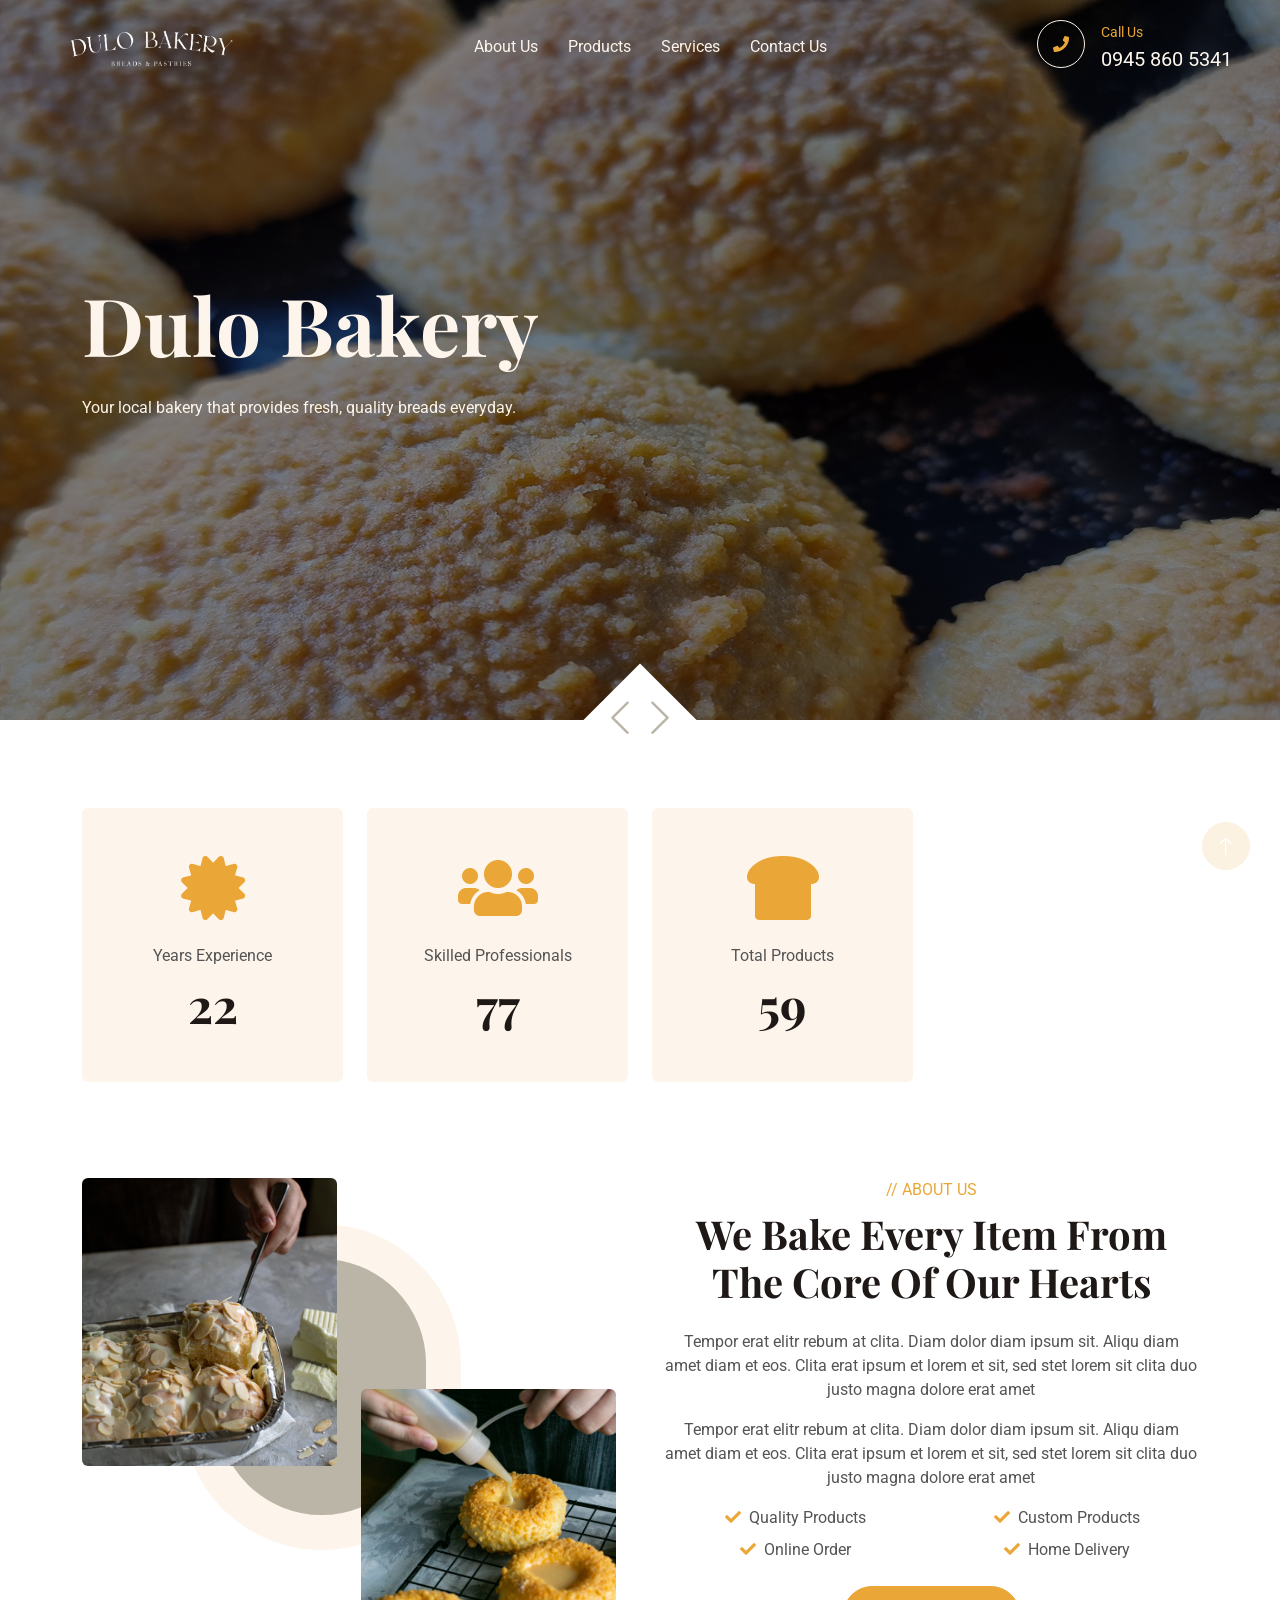
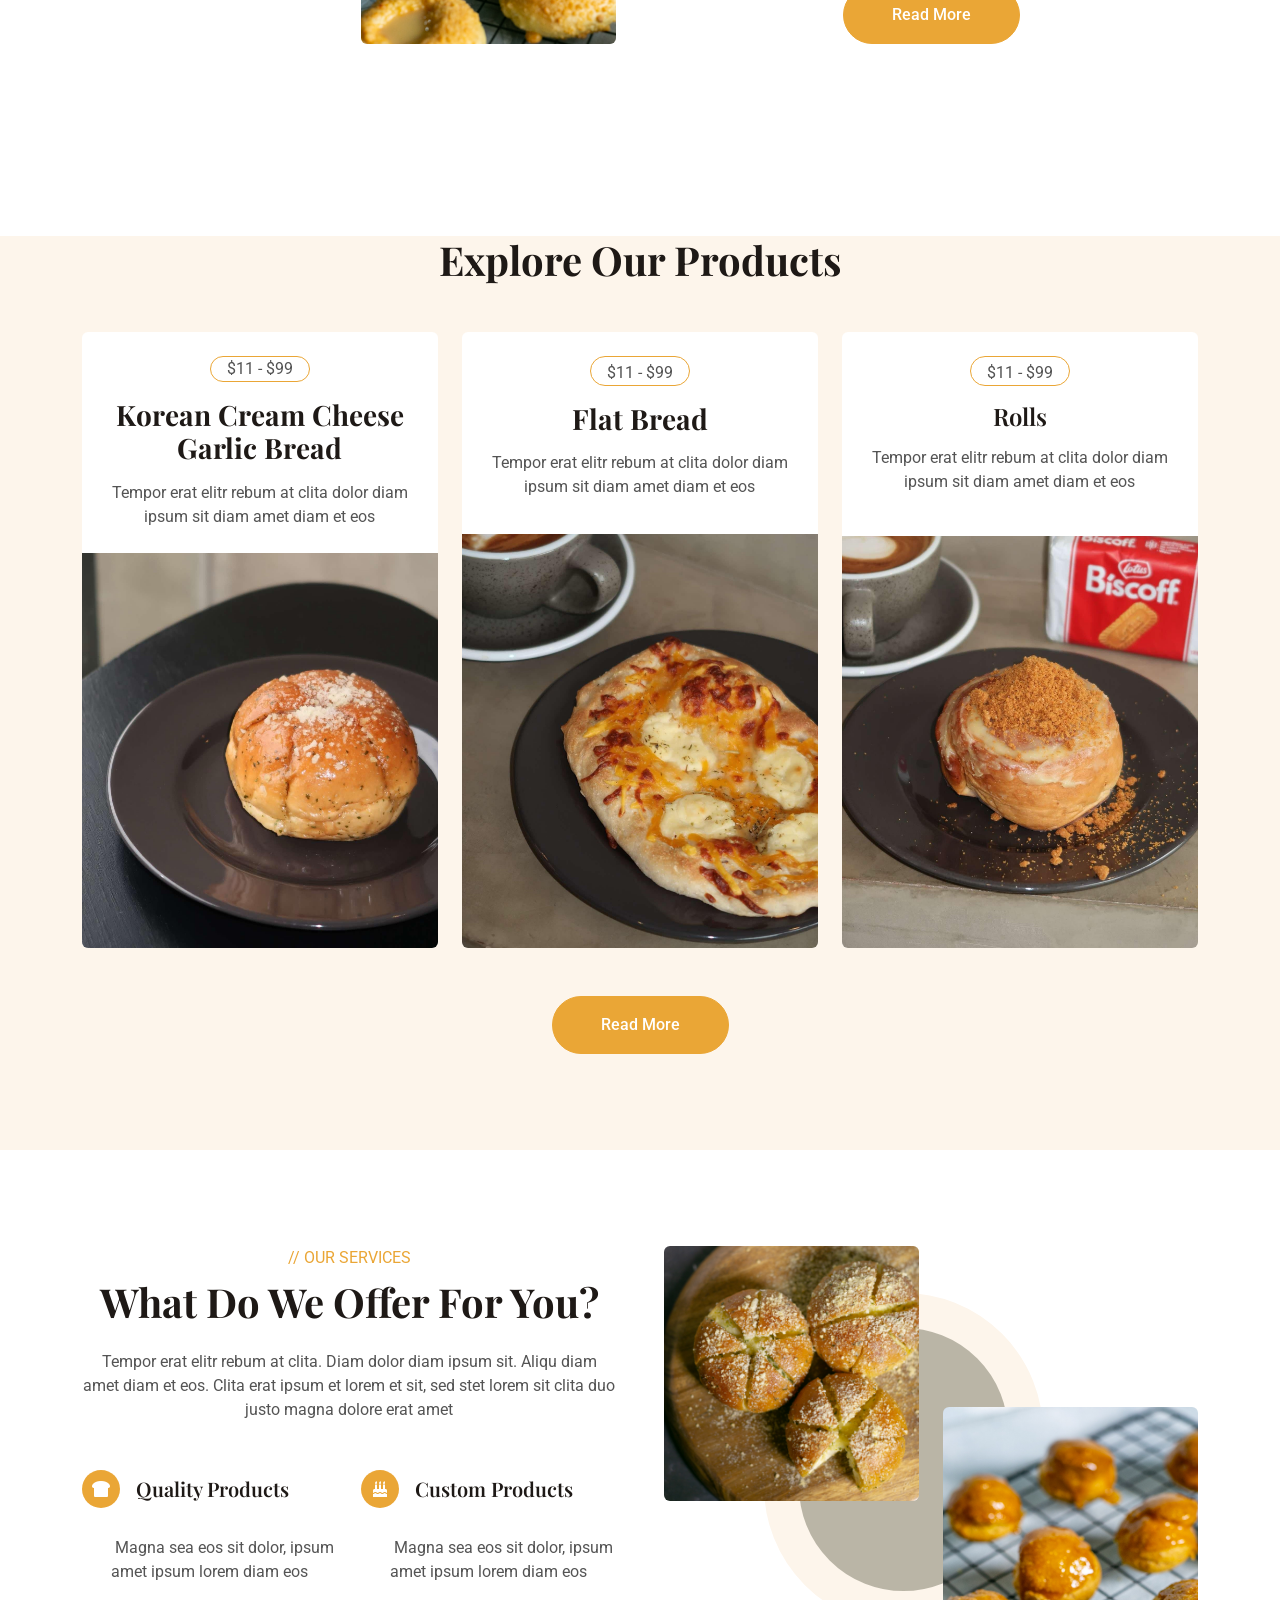
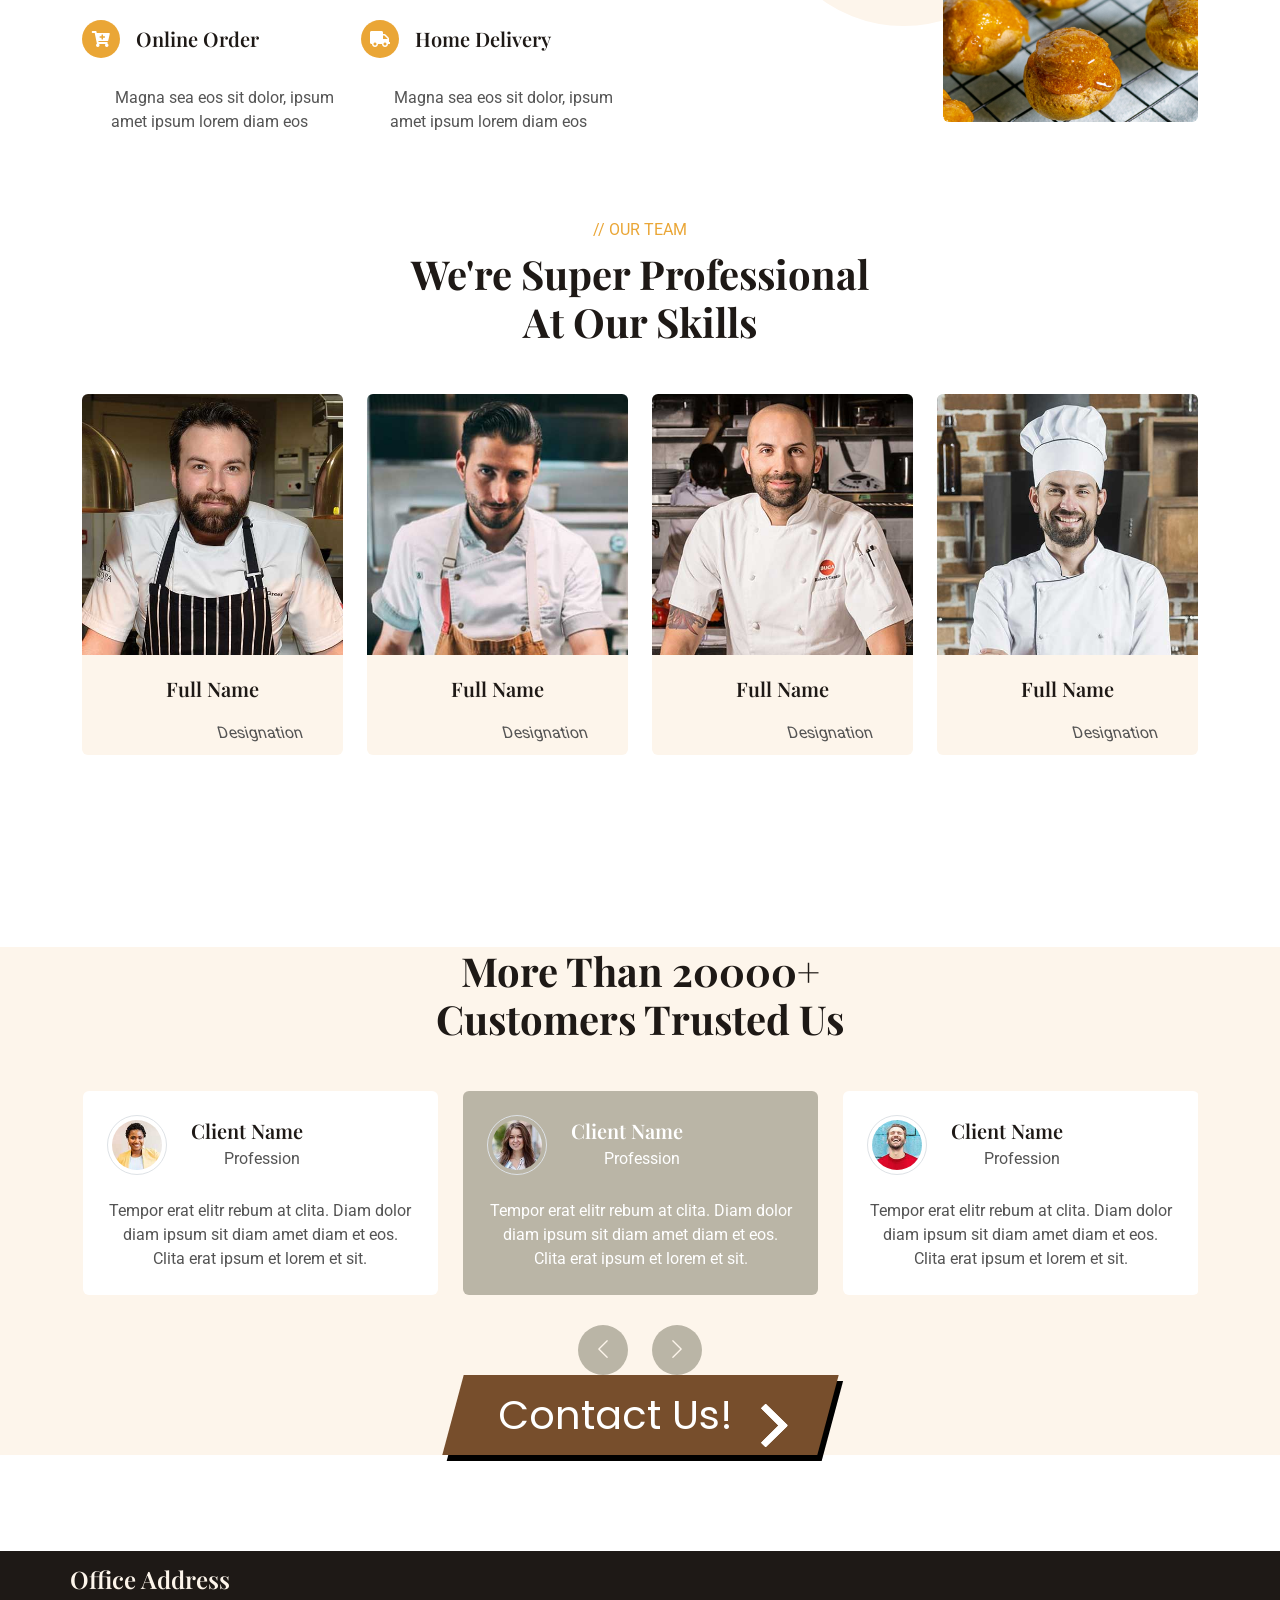
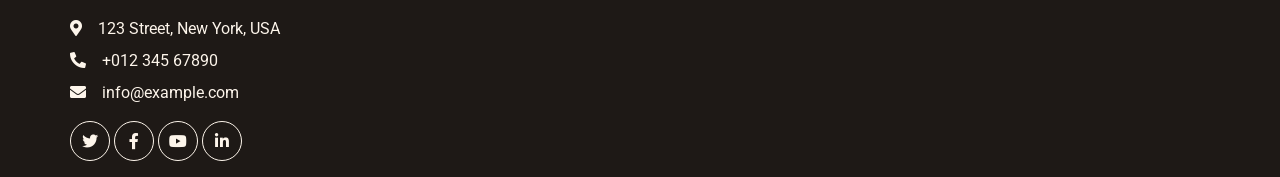
==== commit d4f1cdc4: "second push" ====
--- a/index.html
+++ b/index.html
@@ -16,6 +16,7 @@
     <link rel="preconnect" href="https://fonts.googleapis.com">
     <link rel="preconnect" href="https://fonts.gstatic.com" crossorigin>
     <link href="https://fonts.googleapis.com/css2?family=Roboto:wght@400;500&family=Playfair+Display:wght@600;700&display=swap" rel="stylesheet">
+    <link href="https://fonts.googleapis.com/css?family=Poppins:900i" rel="stylesheet">
 
     <!-- Icon Font Stylesheet -->
     <link href="https://cdnjs.cloudflare.com/ajax/libs/font-awesome/5.10.0/css/all.min.css" rel="stylesheet">
@@ -39,13 +40,9 @@
         <div class="spinner-grow text-primary" role="status"></div>
     </div>
     <!-- Spinner End -->
-
-
-
     <!-- Navbar Start -->
     <nav class="navbar navbar-expand-lg navbar-dark fixed-top py-lg-0 px-lg-5 wow fadeIn" data-wow-delay="0.1s">
-        <a href="index.html" class="navbar-brand ms-4 ms-lg-0"
-           
+        <a href="#home" class="navbar-brand ms-4 ms-lg-0">
             <h1 class="text-primary m-0"><img src="img/white.png" style="width:200px;height:50px;"></h1>
         </a>
         <button type="button" class="navbar-toggler me-4" data-bs-toggle="collapse" data-bs-target="#navbarCollapse">
@@ -53,13 +50,10 @@
         </button>
         <div class="collapse navbar-collapse" id="navbarCollapse">
             <div class="navbar-nav mx-auto p-4 p-lg-0">
-                <a href="index.html" class="nav-item nav-link">Home</a>
-                <a href="about.html" class="nav-item nav-link">About Us</a>
-		<a href="product.html" class="nav-item nav-link">Products</a>
-                <a href="service.html" class="nav-item nav-link">Services</a>
-                
-                
-                <a href="contact.html" class="nav-item nav-link">Contact Us</a>
+                <a href="#facts" class="nav-item nav-link">About Us</a>
+                <a href="#products" class="nav-item nav-link">Products</a>
+                <a href="#services" class="nav-item nav-link">Services</a>
+                <a href="#contact" class="nav-item nav-link">Contact Us</a>
             </div>
             <div class=" d-none d-lg-flex">
                 <div class="flex-shrink-0 btn-lg-square border border-light rounded-circle">
@@ -73,10 +67,8 @@
         </div>
     </nav>
     <!-- Navbar End -->
-
-
     <!-- Carousel Start -->
-    <div class="container-fluid p-0 pb-5 wow fadeIn" data-wow-delay="0.1s">
+    <div id="home" class="container-fluid p-0 pb-5 wow fadeIn" data-wow-delay="0.1s">
         <div class="owl-carousel header-carousel position-relative">
             <div class="owl-carousel-item position-relative">
                 <img class="img-fluid" src="img/carousel-5.jpg" alt="">
@@ -108,58 +100,49 @@
             </div>
         </div>
     </div>
+
     <!-- Carousel End -->
-
-
     <!-- Facts Start -->
-    <div class="container-xxl py-6">
+    <div id="facts" class="container-xxl py-6">
         <div class="container">
             <div class="row g-4">
-                <div class="col-lg-3 col-md-6 wow fadeIn" data-wow-delay="0.1s">
+                <div class="col-lg-3 col-md-6 wow fadeIn " data-wow-delay="0.1s">
                     <div class="fact-item bg-light rounded text-center h-100 p-5">
                         <i class="fa fa-certificate fa-4x text-primary mb-4"></i>
                         <p class="mb-2">Years Experience</p>
                         <h1 class="display-5 mb-0" data-toggle="counter-up">50</h1>
                     </div>
                 </div>
-                <div class="col-lg-3 col-md-6 wow fadeIn" data-wow-delay="0.3s">
+                <div class="col-lg-3 col-md-6 wow fadeIn " data-wow-delay="0.3s">
                     <div class="fact-item bg-light rounded text-center h-100 p-5">
                         <i class="fa fa-users fa-4x text-primary mb-4"></i>
                         <p class="mb-2">Skilled Professionals</p>
                         <h1 class="display-5 mb-0" data-toggle="counter-up">175</h1>
                     </div>
                 </div>
-                <div class="col-lg-3 col-md-6 wow fadeIn" data-wow-delay="0.5s">
+                <div class="col-lg-3 col-md-6 wow fadeIn " data-wow-delay="0.5s">
                     <div class="fact-item bg-light rounded text-center h-100 p-5">
                         <i class="fa fa-bread-slice fa-4x text-primary mb-4"></i>
                         <p class="mb-2">Total Products</p>
                         <h1 class="display-5 mb-0" data-toggle="counter-up">135</h1>
                     </div>
                 </div>
-                <div class="col-lg-3 col-md-6 wow fadeIn" data-wow-delay="0.7s">
-                    <div class="fact-item bg-light rounded text-center h-100 p-5">
-                        <i class="fa fa-cart-plus fa-4x text-primary mb-4"></i>
-                        <p class="mb-2">Order Everyday</p>
-                        <h1 class="display-5 mb-0" data-toggle="counter-up">9357</h1>
-                    </div>
-                </div>
+               
             </div>
         </div>
     </div>
     <!-- Facts End -->
-
-
     <!-- About Start -->
-    <div class="container-xxl py-6">
+    <div id="about" class="container-xxl py-6">
         <div class="container">
             <div class="row g-5">
                 <div class="col-lg-6 wow fadeInUp" data-wow-delay="0.1s">
                     <div class="row img-twice position-relative h-100">
                         <div class="col-6">
-                            <img class="img-fluid rounded" src="img/about-1.jpg" alt="">
+                            <img class="img-fluid rounded" src="img/about1.jpg" alt="">
                         </div>
                         <div class="col-6 align-self-end">
-                            <img class="img-fluid rounded" src="img/about-2.jpg" alt="">
+                            <img class="img-fluid rounded" src="img/about2.jpg" alt="">
                         </div>
                     </div>
                 </div>
@@ -190,27 +173,24 @@
         </div>
     </div>
     <!-- About End -->
-
-
     <!-- Product Start -->
-    <div class="container-xxl bg-light my-6 py-6 pt-0">
+    <div id="products" class="container-xxl bg-light my-6 py-6 pt-0">
         <div class="container">
             <div class="text-center mx-auto mb-5 wow fadeInUp" data-wow-delay="0.1s" style="max-width: 500px;">
-          
-                <h1 class="display-6 mb-4">Explore The Categories Of Our Bakery Products</h1>
+
+                <h1 class="display-6 mb-4">Explore Our Products</h1>
             </div>
             <div class="row g-4">
                 <div class="col-lg-4 col-md-6 wow fadeInUp" data-wow-delay="0.1s">
                     <div class="product-item d-flex flex-column bg-white rounded overflow-hidden h-100">
                         <div class="text-center p-4">
                             <div class="d-inline-block border border-primary rounded-pill px-3 mb-3">$11 - $99</div>
-                            <h3 class="mb-3">Cake</h3>
+                            <h3 class="mb-3">Korean Cream Cheese Garlic Bread</h3>
                             <span>Tempor erat elitr rebum at clita dolor diam ipsum sit diam amet diam et eos</span>
                         </div>
                         <div class="position-relative mt-auto">
-                            <img class="img-fluid" src="img/product-1.jpg" alt="">
+                            <img class="img-fluid" src="img/sample1.jpeg" alt="">
                             <div class="product-overlay">
-                                <a class="btn btn-lg-square btn-outline-light rounded-circle" href=""><i class="fa fa-eye text-primary"></i></a>
                             </div>
                         </div>
                     </div>
@@ -219,13 +199,12 @@
                     <div class="product-item d-flex flex-column bg-white rounded overflow-hidden h-100">
                         <div class="text-center p-4">
                             <div class="d-inline-block border border-primary rounded-pill pt-1 px-3 mb-3">$11 - $99</div>
-                            <h3 class="mb-3">Bread</h3>
+                            <h3 class="mb-3">Flat Bread</h3>
                             <span>Tempor erat elitr rebum at clita dolor diam ipsum sit diam amet diam et eos</span>
                         </div>
                         <div class="position-relative mt-auto">
-                            <img class="img-fluid" src="img/product-2.jpg" alt="">
+                            <img class="img-fluid" src="img/sample2.jpeg" alt="">
                             <div class="product-overlay">
-                                <a class="btn btn-lg-square btn-outline-light rounded-circle" href=""><i class="fa fa-eye text-primary"></i></a>
                             </div>
                         </div>
                     </div>
@@ -234,25 +213,24 @@
                     <div class="product-item d-flex flex-column bg-white rounded overflow-hidden h-100">
                         <div class="text-center p-4">
                             <div class="d-inline-block border border-primary rounded-pill pt-1 px-3 mb-3">$11 - $99</div>
-                            <h4 class="mb-3">Cookies</h4>
+                            <h4 class="mb-3">Rolls</h4>
                             <span>Tempor erat elitr rebum at clita dolor diam ipsum sit diam amet diam et eos</span>
                         </div>
                         <div class="position-relative mt-auto">
-                            <img class="img-fluid" src="img/product-3.jpg" alt="">
+                            <img class="img-fluid" src="img/sample3.jpeg" alt="">
                             <div class="product-overlay">
-                                <a class="btn btn-lg-square btn-outline-light rounded-circle" href=""><i class="fa fa-eye text-primary"></i></a>
-                            </div>
-                        </div>
-                    </div>
-                </div>
-            </div>
+                            </div>
+                        </div>
+                    </div>
+                </div>
+                
+            </div>
+            <a class="btn btn-primary rounded-pill py-3 px-5 mt-5" href="">Read More</a> <!-- Added margin-top to position the button lower -->
         </div>
     </div>
     <!-- Product End -->
-
-
     <!-- Service Start -->
-    <div class="container-xxl py-6">
+    <div id="services" class="container-xxl py-6">
         <div class="container">
             <div class="row g-5">
                 <div class="col-lg-6 wow fadeInUp" data-wow-delay="0.1s">
@@ -301,10 +279,10 @@
                 <div class="col-lg-6 wow fadeInUp" data-wow-delay="0.5s">
                     <div class="row img-twice position-relative h-100">
                         <div class="col-6">
-                            <img class="img-fluid rounded" src="img/service-1.jpg" alt="">
+                            <img class="img-fluid rounded" src="img/service1.jpg" alt="">
                         </div>
                         <div class="col-6 align-self-end">
-                            <img class="img-fluid rounded" src="img/service-2.jpg" alt="">
+                            <img class="img-fluid rounded" src="img/service2.jpg" alt="">
                         </div>
                     </div>
                 </div>
@@ -312,8 +290,6 @@
         </div>
     </div>
     <!-- Service End -->
-
-
     <!-- Team Start -->
     <div class="container-xxl py-6">
         <div class="container">
@@ -390,13 +366,10 @@
         </div>
     </div>
     <!-- Team End -->
-
-
     <!-- Testimonial Start -->
-    <div class="container-xxl bg-light my-6 py-6 pb-0">
+    <div id="contact" class="container-xxl bg-light my-6 py-6 pb-0">
         <div class="container">
             <div class="text-center mx-auto mb-5 wow fadeInUp" data-wow-delay="0.1s" style="max-width: 500px;">
-                <p class="text-primary text-uppercase mb-2">// Client's Review</p>
                 <h1 class="display-6 mb-4">More Than 20000+ Customers Trusted Us</h1>
             </div>
             <div class="owl-carousel testimonial-carousel wow fadeInUp" data-wow-delay="0.1s">
@@ -441,24 +414,24 @@
                     <p class="mb-0">Tempor erat elitr rebum at clita. Diam dolor diam ipsum sit diam amet diam et eos. Clita erat ipsum et lorem et sit.</p>
                 </div>
             </div>
-            <div class="bg-primary text-light rounded-top p-5 my-6 mb-0 wow fadeInUp" data-wow-delay="0.1s">
-                <div class="row align-items-center">
-                    <div class="col-md-6">
-                        <h1 class="display-4 text-light mb-0">Subscribe Our Newsletter</h1>
-                    </div>
-                    <div class="col-md-6 text-md-end">
-                        <div class="position-relative">
-                            <input class="form-control bg-transparent border-light w-100 py-3 ps-4 pe-5" type="text" placeholder="Your email">
-                            <button type="button" class="btn btn-dark py-2 px-3 position-absolute top-0 end-0 mt-2 me-2">SignUp</button>
-                        </div>
-                    </div>
-                </div>
+            <!-- New Button -->
+            <div class="wrapper">
+                <a class="cta" href="#">
+                    <span>Contact Us!</span>
+                    <span>
+                        <svg width="66px" height="43px" viewBox="0 0 66 43" version="1.1" xmlns="http://www.w3.org/2000/svg" xmlns:xlink="http://www.w3.org/1999/xlink">
+                            <g id="arrow" stroke="none" stroke-width="1" fill="none" fill-rule="evenodd">
+                                <path class="one" d="M40.1543933,3.89485454 L43.9763149,0.139296592 C44.1708311,-0.0518420739 44.4826329,-0.0518571125 44.6771675,0.139262789 L65.6916134,20.7848311 C66.0855801,21.1718824 66.0911863,21.8050225 65.704135,22.1989893 C65.7000188,22.2031791 65.6958657,22.2073326 65.6916762,22.2114492 L44.677098,42.8607841 C44.4825957,43.0519059 44.1708242,43.0519358 43.9762853,42.8608513 L40.1545186,39.1069479 C39.9575152,38.9134427 39.9546793,38.5968729 40.1481845,38.3998695 C40.1502893,38.3977268 40.1524132,38.395603 40.1545562,38.3934985 L56.9937789,21.8567812 C57.1908028,21.6632968 57.193672,21.3467273 57.0001876,21.1497035 C56.9980647,21.1475418 56.9959223,21.1453995 56.9937605,21.1432767 L40.1545208,4.60825197 C39.9574869,4.41477773 39.9546013,4.09820839 40.1480756,3.90117456 C40.1501626,3.89904911 40.1522686,3.89694235 40.1543933,3.89485454 Z" fill="#FFFFFF"></path>
+                                <path class="two" d="M20.1543933,3.89485454 L23.9763149,0.139296592 C24.1708311,-0.0518420739 24.4826329,-0.0518571125 24.6771675,0.139262789 L45.6916134,20.7848311 C46.0855801,21.1718824 46.0911863,21.8050225 45.704135,22.1989893 C45.7000188,22.2031791 45.6958657,22.2073326 45.6916762,22.2114492 L24.677098,42.8607841 C24.4825957,43.0519059 24.1708242,43.0519358 23.9762853,42.8608513 L20.1545186,39.1069479 C19.9575152,38.9134427 19.9546793,38.5968729 20.1481845,38.3998695 C20.1502893,38.3977268 20.1524132,38.395603 20.1545562,38.3934985 L36.9937789,21.8567812 C37.1908028,21.6632968 37.193672,21.3467273 37.0001876,21.1497035 C36.9980647,21.1475418 36.9959223,21.1453995 36.9937605,21.1432767 L20.1545208,4.60825197 C19.9574869,4.41477773 19.9546013,4.09820839 20.1480756,3.90117456 C20.1501626,3.89904911 20.1522686,3.89694235 20.1543933,3.89485454 Z" fill="#FFFFFF"></path>
+                                <path class="three" d="M0.154393339,3.89485454 L3.97631488,0.139296592 C4.17083111,-0.0518420739 4.48263286,-0.0518571125 4.67716753,0.139262789 L25.6916134,20.7848311 C26.0855801,21.1718824 26.0911863,21.8050225 25.704135,22.1989893 C25.7000188,22.2031791 25.6958657,22.2073326 25.6916762,22.2114492 L4.67709797,42.8607841 C4.48259567,43.0519059 4.17082418,43.0519358 3.97628526,42.8608513 L0.154518591,39.1069479 C-0.0424848215,38.9134427 -0.0453206733,38.5968729 0.148184538,38.3998695 C0.150289256,38.3977268 0.152413239,38.395603 0.154556228,38.3934985 L16.9937789,21.8567812 C17.1908028,21.6632968 17.193672,21.3467273 17.0001876,21.1497035 C16.9980647,21.1475418 16.9959223,21.1453995 16.9937605,21.1432767 L0.15452076,4.60825197 C-0.0425130651,4.41477773 -0.0453986756,4.09820839 0.148075568,3.90117456 C0.150162624,3.89904911 0.152268631,3.89694235 0.154393339,3.89485454 Z" fill="#FFFFFF"></path>
+                            </g>
+                        </svg>
+                    </span> 
+                </a>
             </div>
         </div>
     </div>
     <!-- Testimonial End -->
-
-
     <!-- Footer Start -->
     <div class="container-fluid bg-dark text-light footer my-6 mb-0 py-5 wow fadeIn" data-wow-delay="0.1s">
         <div class="container py-5">
@@ -475,53 +448,14 @@
                         <a class="btn btn-square btn-outline-light rounded-circle me-0" href=""><i class="fab fa-linkedin-in"></i></a>
                     </div>
                 </div>
-                <div class="col-lg-3 col-md-6">
-                    <h4 class="text-light mb-4">Quick Links</h4>
-                    <a class="btn btn-link" href="">About Us</a>
-                    <a class="btn btn-link" href="">Contact Us</a>
-                    <a class="btn btn-link" href="">Our Services</a>
-                    <a class="btn btn-link" href="">Terms & Condition</a>
-                    <a class="btn btn-link" href="">Support</a>
-                </div>
-                <div class="col-lg-3 col-md-6">
-                    <h4 class="text-light mb-4">Quick Links</h4>
-                    <a class="btn btn-link" href="">About Us</a>
-                    <a class="btn btn-link" href="">Contact Us</a>
-                    <a class="btn btn-link" href="">Our Services</a>
-                    <a class="btn btn-link" href="">Terms & Condition</a>
-                    <a class="btn btn-link" href="">Support</a>
-                </div>
-                <div class="col-lg-3 col-md-6">
-                    <h4 class="text-light mb-4">Photo Gallery</h4>
-                    <div class="row g-2">
-                        <div class="col-4">
-                            <img class="img-fluid bg-light rounded p-1" src="img/product-1.jpg" alt="Image">
-                        </div>
-                        <div class="col-4">
-                            <img class="img-fluid bg-light rounded p-1" src="img/product-2.jpg" alt="Image">
-                        </div>
-                        <div class="col-4">
-                            <img class="img-fluid bg-light rounded p-1" src="img/product-3.jpg" alt="Image">
-                        </div>
-                        <div class="col-4">
-                            <img class="img-fluid bg-light rounded p-1" src="img/product-2.jpg" alt="Image">
-                        </div>
-                        <div class="col-4">
-                            <img class="img-fluid bg-light rounded p-1" src="img/product-3.jpg" alt="Image">
-                        </div>
-                        <div class="col-4">
-                            <img class="img-fluid bg-light rounded p-1" src="img/product-1.jpg" alt="Image">
-                        </div>
-                    </div>
-                </div>
             </div>
         </div>
     </div>
     <!-- Footer End -->
-
     <!-- Back to Top -->
     <a href="#" class="btn btn-lg btn-primary btn-lg-square rounded-circle back-to-top"><i class="bi bi-arrow-up"></i></a>
 
+    
 
     <!-- JavaScript Libraries -->
     <script src="https://code.jquery.com/jquery-3.4.1.min.js"></script>
@@ -534,6 +468,22 @@
 
     <!-- Template Javascript -->
     <script src="js/main.js"></script>
+    <script>
+        document.querySelectorAll('a[href^="#"]').forEach(anchor => {
+            anchor.addEventListener('click', function (e) {
+                e.preventDefault();
+                const targetId = this.getAttribute('href').substring(1);
+                const targetElement = document.getElementById(targetId);
+                const offset = 100; // Adjust this value based on your needs
+                const elementPosition = targetElement.getBoundingClientRect().top;
+                const offsetPosition = elementPosition + window.pageYOffset - offset;
+                window.scrollTo({
+                    top: offsetPosition,
+                    behavior: 'smooth'
+                });
+            });
+        });
+    </script>
 </body>
 
 </html>
--- a/css/style.css
+++ b/css/style.css
@@ -1,6 +1,6 @@
 /********** Template CSS **********/
 :root {
-    --primary: #d4c292;
+    --primary: #bab5a6;
     --secondary: #545454;
     --light: #FDF5EB;
     --dark: #1E1916;
@@ -16,8 +16,9 @@
 }
 
 .py-6 {
-    padding-top: 6rem;
+    padding-top: 6  rem;
     padding-bottom: 6rem;
+    text-align: center;
 }
 
 .my-6 {
@@ -229,21 +230,20 @@
     box-shadow: 0 0 45px rgba(0, 0, 0, .07);
 }
 
-
 /*** About ***/
 .img-twice::before {
     position: absolute;
     content: "";
-    width: 60%;
-    height: 80%;
+    width: 50%;
+    height: 70%;
     top: 10%;
     left: 20%;
     background: var(--primary);
-    border: 25px solid var(--light);
-    border-radius: 6px;
+    border: 35px solid var(--light);
+    border-radius: 620px;
     z-index: -1;
 }
-
+}
 
 /*** Product ***/
 .product-item {
@@ -268,20 +268,30 @@
     height: 0;
     top: 0;
     left: 0;
-    display: flex;
-    align-items: center;
-    justify-content: center;
-    background: rgba(0, 0, 0, .5);
+    display: internal;
+    align-items: center;
+    justify-content: center;
+    background: rgba(0, 0, 0, .2);
     overflow: hidden;
     opacity: 0;
     transition: .5s;
 }
 
 .product-item:hover .product-overlay {
-    height: 100%;
+    height: 200%;
     opacity: 1;
 }
 
+.product-container {
+    margin-top: -20px; /* Adjust this value as needed */
+    padding-top: 20px; /* Adjust this value as needed */
+    padding-bottom: 100px; /* Adjust this value as needed */
+}
+
+.product-content {
+    padding-top: 20px; /* Adjust this value as needed */
+    padding-bottom: 40px; /* Adjust this value as needed */
+}
 
 /*** Team ***/
 .team-item .team-text {
@@ -376,32 +386,130 @@
     background: var(--dark);
 }
 
+/* New CSS for the button */
+* {
+    box-sizing: border-box;
+}
+
+.wrapper {
+    display: flex;
+    justify-content: center;
+}
+
+.cta {
+    display: flex;
+    padding: 10px 45px;
+    text-decoration: none;
+    font-family: 'Poppins', sans-serif;
+    font-size: 40px;
+    color: white;
+    background: #774e2c;
+    transition: 1s;
+    box-shadow: 6px 6px 0 black;
+    transform: skewX(-15deg);
+}
+
+.cta:focus {
+    outline: none; 
+}
+
+.cta:hover {
+    transition: 0.5s;
+    box-shadow: 10px 10px 0 #FBC638;
+}
+
+.cta span:nth-child(2) {
+    transition: 0.5s;
+    margin-right: 0px;
+}
+
+.cta:hover span:nth-child(2) {
+    transition: 0.5s;
+    margin-right: 45px;
+}
+
+span {
+    transform: skewX(15deg) 
+}
+
+span:nth-child(2) {
+    width: 20px;
+    margin-left: 30px;
+    position: relative;
+    top: 12%;
+}
+
+/**************SVG****************/
+
+path.one {
+    transition: 0.4s;
+    transform: translateX(-60%);
+}
+
+path.two {
+    transition: 0.5s;
+    transform: translateX(-30%);
+}
+
+.cta:hover path.three {
+    animation: color_anim 1s infinite 0.2s;
+}
+
+.cta:hover path.one {
+    transform: translateX(0%);
+    animation: color_anim 1s infinite 0.6s;
+}
+
+.cta:hover path.two {
+    transform: translateX(0%);
+    animation: color_anim 1s infinite 0.4s;
+}
+
+/* SVG animations */
+
+@keyframes color_anim {
+    0% {
+        fill: white;
+    }
+    50% {
+        fill: #FBC638;
+    }
+    100% {
+        fill: white;
+    }
+}
+
+/* New CSS for product card zoom effect */
+.product-item {
+    transition: transform 0.3s ease, filter 0.3s ease;
+}
+
+.product-item:hover {
+    transform: scale(1.1);
+    z-index: 1;
+}
+
+.product-item:hover ~ .product-item {
+    filter: blur(2px);
+}
+
+.product-item:not(:hover) {
+    filter: none;
+}
 
 /*** Footer ***/
-.footer .btn.btn-link {
-    display: block;
-    margin-bottom: 5px;
-    padding: 0;
-    text-align: left;
-    color: var(--light);
-    font-weight: normal;
-    text-transform: capitalize;
-    transition: .3s;
-}
-
-.footer .btn.btn-link::before {
-    position: relative;
-    content: "\f105";
-    font-family: "Font Awesome 5 Free";
-    font-weight: 900;
-    color: var(--light);
-    margin-right: 10px;
-}
-
-.footer .btn.btn-link:hover {
-    color: var(--primary);
-    letter-spacing: 1px;
-    box-shadow: none;
+.footer {
+    padding: 80px 50; /* Adjust this value as needed */
+    margin-top: 20px; /* Adjust this value as needed */
+}
+
+.footer .container {
+    padding: 10px 0; /* Adjust this value as needed */
+}
+
+.footer .row {
+    margin-top: -130px; /* Adjust this value as needed */
+    margin-bottom: -80px; /* Adjust this value as needed */
 }
 
 .copyright {
@@ -414,4 +522,35 @@
 
 .copyright a:hover {
     color: var(--light);
+}
+
+.footer {
+    background-color: var(--dark);
+    color: var(--light);
+    padding: 40px 0;
+}
+
+.footer .btn-link {
+    color: var(--light);
+    text-decoration: none;
+    transition: color 0.3s;
+}
+
+.footer .btn-link:hover {
+    color: var(--primary);
+}
+
+.footer .btn-square {
+    width: 40px;
+    height: 40px;
+    display: flex;
+    align-items: center;
+    justify-content: center;
+    border: 1px solid var(--light);
+    transition: background-color 0.3s, color 0.3s;
+}
+
+.footer .btn-square:hover {
+    background-color: var(--primary);
+    color: var(--dark);
 }
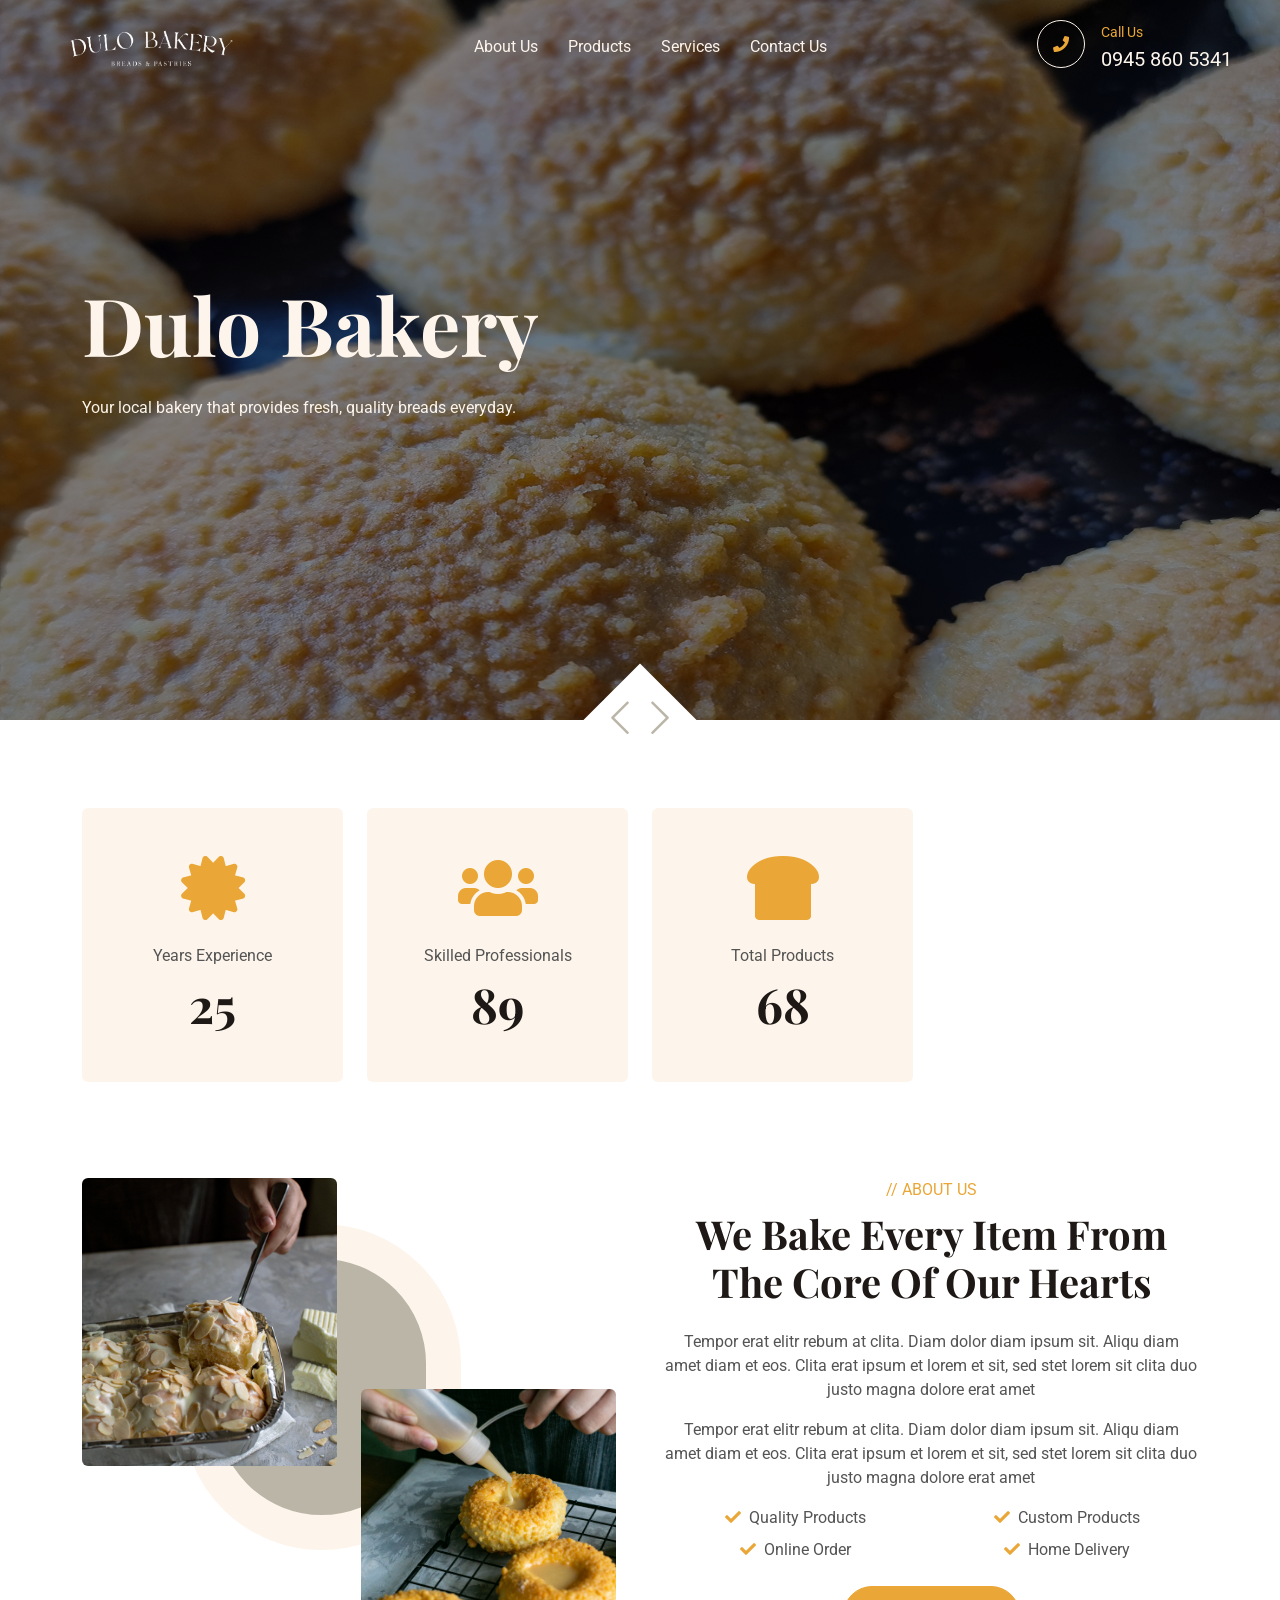
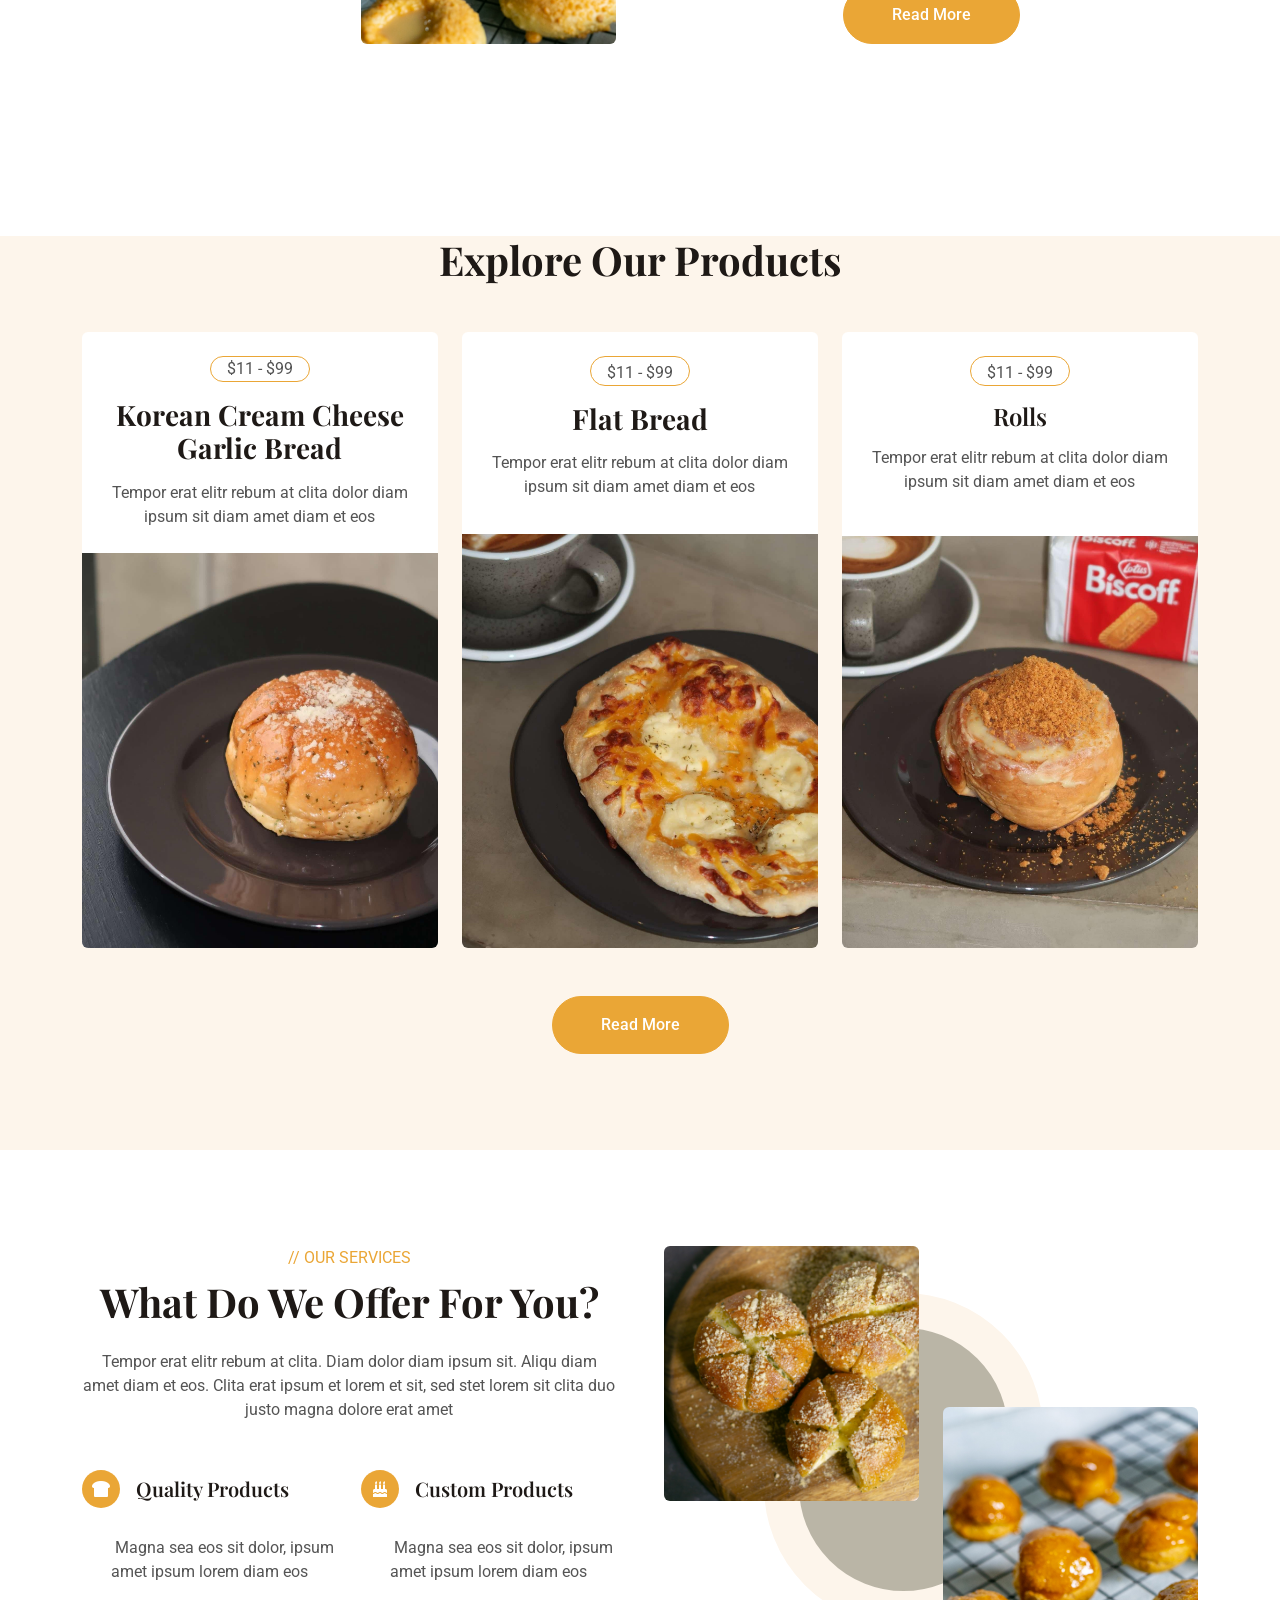
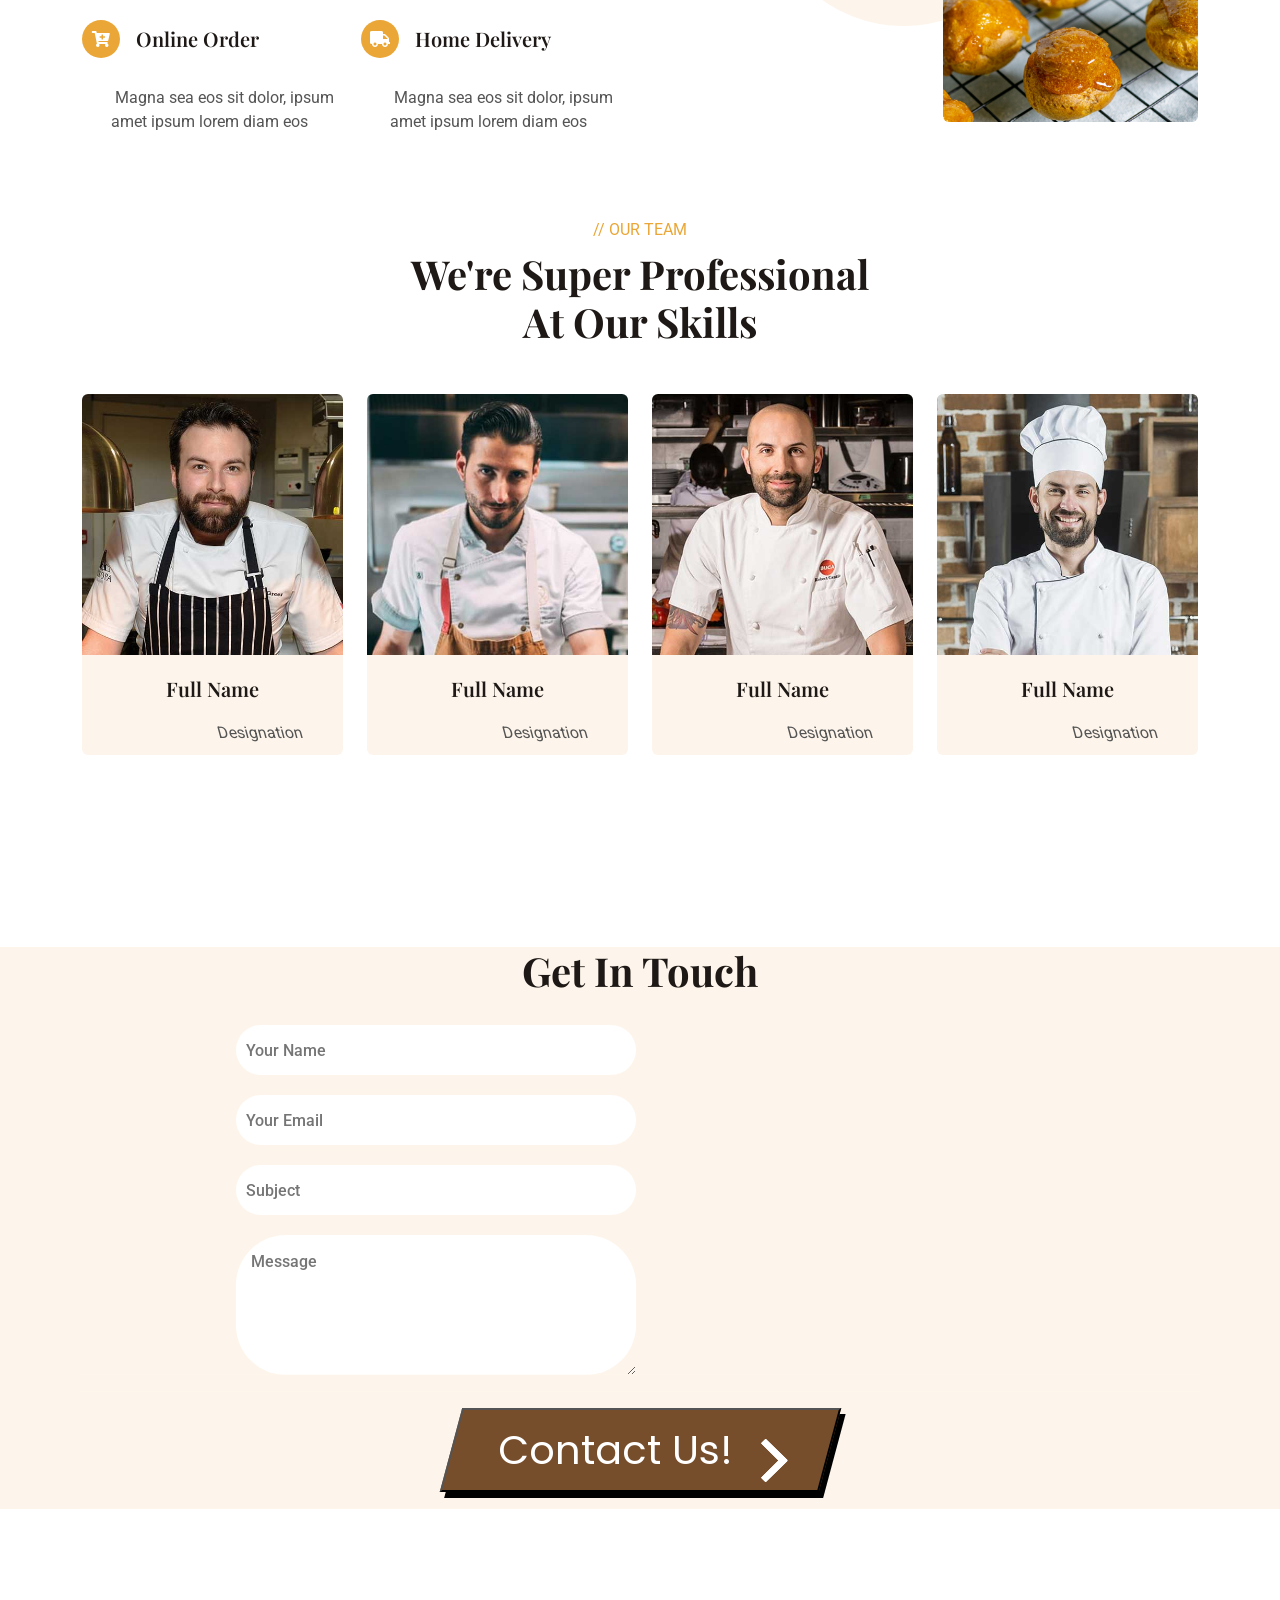
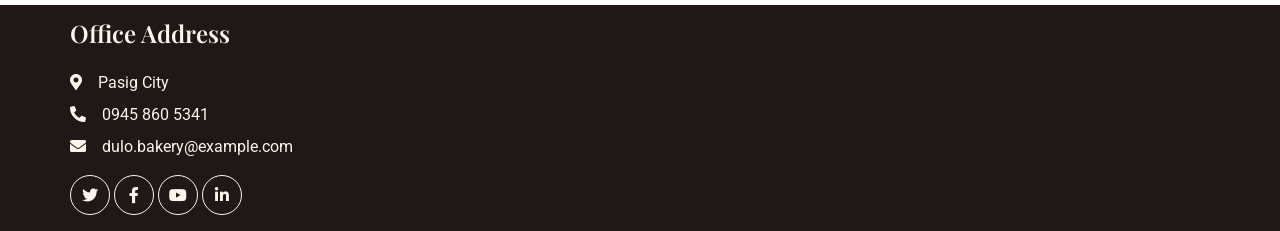
==== commit 156aa564: "third push" ====
--- a/index.html
+++ b/index.html
@@ -370,53 +370,23 @@
     <div id="contact" class="container-xxl bg-light my-6 py-6 pb-0">
         <div class="container">
             <div class="text-center mx-auto mb-5 wow fadeInUp" data-wow-delay="0.1s" style="max-width: 500px;">
-                <h1 class="display-6 mb-4">More Than 20000+ Customers Trusted Us</h1>
-            </div>
-            <div class="owl-carousel testimonial-carousel wow fadeInUp" data-wow-delay="0.1s">
-                <div class="testimonial-item bg-white rounded p-4">
-                    <div class="d-flex align-items-center mb-4">
-                        <img class="flex-shrink-0 rounded-circle border p-1" src="img/testimonial-1.jpg" alt="">
-                        <div class="ms-4">
-                            <h5 class="mb-1">Client Name</h5>
-                            <span>Profession</span>
-                        </div>
-                    </div>
-                    <p class="mb-0">Tempor erat elitr rebum at clita. Diam dolor diam ipsum sit diam amet diam et eos. Clita erat ipsum et lorem et sit.</p>
-                </div>
-                <div class="testimonial-item bg-white rounded p-4">
-                    <div class="d-flex align-items-center mb-4">
-                        <img class="flex-shrink-0 rounded-circle border p-1" src="img/testimonial-2.jpg" alt="">
-                        <div class="ms-4">
-                            <h5 class="mb-1">Client Name</h5>
-                            <span>Profession</span>
-                        </div>
-                    </div>
-                    <p class="mb-0">Tempor erat elitr rebum at clita. Diam dolor diam ipsum sit diam amet diam et eos. Clita erat ipsum et lorem et sit.</p>
-                </div>
-                <div class="testimonial-item bg-white rounded p-4">
-                    <div class="d-flex align-items-center mb-4">
-                        <img class="flex-shrink-0 rounded-circle border p-1" src="img/testimonial-3.jpg" alt="">
-                        <div class="ms-4">
-                            <h5 class="mb-1">Client Name</h5>
-                            <span>Profession</span>
-                        </div>
-                    </div>
-                    <p class="mb-0">Tempor erat elitr rebum at clita. Diam dolor diam ipsum sit diam amet diam et eos. Clita erat ipsum et lorem et sit.</p>
-                </div>
-                <div class="testimonial-item bg-white rounded p-4">
-                    <div class="d-flex align-items-center mb-4">
-                        <img class="flex-shrink-0 rounded-circle border p-1" src="img/testimonial-4.jpg" alt="">
-                        <div class="ms-4">
-                            <h5 class="mb-1">Client Name</h5>
-                            <span>Profession</span>
-                        </div>
-                    </div>
-                    <p class="mb-0">Tempor erat elitr rebum at clita. Diam dolor diam ipsum sit diam amet diam et eos. Clita erat ipsum et lorem et sit.</p>
-                </div>
-            </div>
+                <h1 class="display-6 mb-4">Get In Touch</h1>
+            </div>
+            <div class = "contact-container">
+                    <form action="https://api.web3forms.com/submit" method="POST" class="contact-left">
+                            <input type="hidden" name="access_key" value="f0d1019a-15a0-499c-a29f-5cf166df0a14">
+                            <input type="text" name="name" placeholder="Your Name" class="contact-inputs" required>
+                            <input type="email" name="email" placeholder="Your Email" class="contact-inputs" required>
+                            <input type="text" name="subject" placeholder="Subject" class="contact-inputs" required>
+                            <textarea name="message" placeholder="Message" class="contact-inputs" required></textarea>
+                            <input type="checkbox" name="botcheck" class="hidden" style="display: none;">
+                    
+            </div>
+            <hr style="color: #fdf5eb;"><hr style="color: #fdf5eb;">
             <!-- New Button -->
             <div class="wrapper">
-                <a class="cta" href="#">
+                
+                <button class="cta" href="#" type="submit">
                     <span>Contact Us!</span>
                     <span>
                         <svg width="66px" height="43px" viewBox="0 0 66 43" version="1.1" xmlns="http://www.w3.org/2000/svg" xmlns:xlink="http://www.w3.org/1999/xlink">
@@ -427,8 +397,10 @@
                             </g>
                         </svg>
                     </span> 
-                </a>
-            </div>
+                </button>
+            </div>
+        </form>
+            <hr style="color: #fdf5eb;">
         </div>
     </div>
     <!-- Testimonial End -->
@@ -438,9 +410,9 @@
             <div class="row g-5">
                 <div class="col-lg-3 col-md-6">
                     <h4 class="text-light mb-4">Office Address</h4>
-                    <p class="mb-2"><i class="fa fa-map-marker-alt me-3"></i>123 Street, New York, USA</p>
-                    <p class="mb-2"><i class="fa fa-phone-alt me-3"></i>+012 345 67890</p>
-                    <p class="mb-2"><i class="fa fa-envelope me-3"></i>info@example.com</p>
+                    <p class="mb-2"><i class="fa fa-map-marker-alt me-3"></i>Pasig City</p>
+                    <p class="mb-2"><i class="fa fa-phone-alt me-3"></i>0945 860 5341</p>
+                    <p class="mb-2"><i class="fa fa-envelope me-3"></i>dulo.bakery@example.com</p>
                     <div class="d-flex pt-2">
                         <a class="btn btn-square btn-outline-light rounded-circle me-1" href=""><i class="fab fa-twitter"></i></a>
                         <a class="btn btn-square btn-outline-light rounded-circle me-1" href=""><i class="fab fa-facebook-f"></i></a>
--- a/css/style.css
+++ b/css/style.css
@@ -553,4 +553,47 @@
 .footer .btn-square:hover {
     background-color: var(--primary);
     color: var(--dark);
+}
+
+.contact-container {
+    padding-right: 500px;
+    padding-bottom: px;
+    height: 35vh;
+    display: flex;
+    align-items: center;
+    justify-content: space-evenly;
+}
+
+.contact-left {
+    width: 50%;
+    display: flex;
+    flex-direction: column;
+    align-items: start;
+    gap: 20px;
+
+}
+
+.contact-inputs {
+    width: 400px;
+    height: 50px;
+    border: none;
+    outline: none;
+    padding-left: 10px;
+    font-weight: 500;
+    color: #774e2c;
+    border-radius: 50px;   
+}
+
+.contact-left textarea {
+    height: 140px;
+    padding-top: 15px;
+    padding-left: 15px;
+}
+
+.contact-inputs:focus {
+    border: 2px solid saddlebrown;
+}
+
+.contact-inputs:placeholder {
+    color: #a9a9a9;
 }
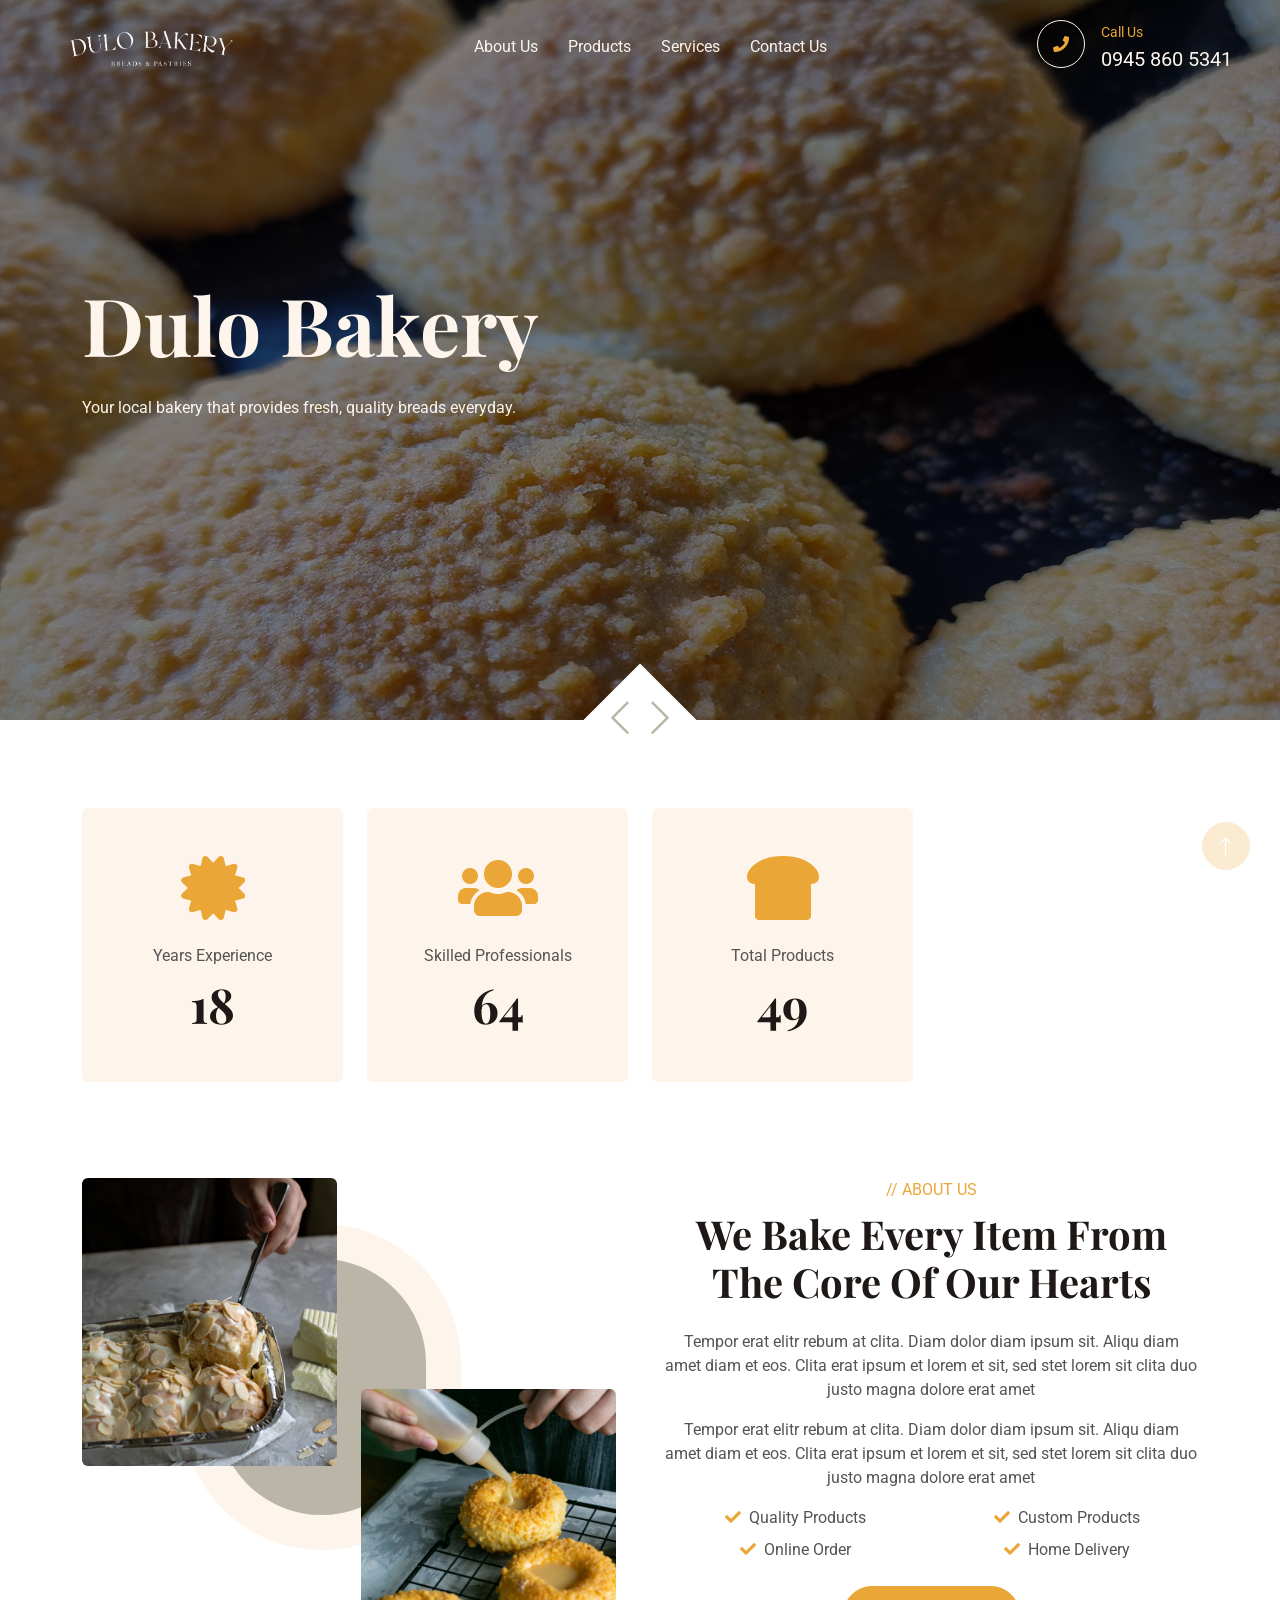
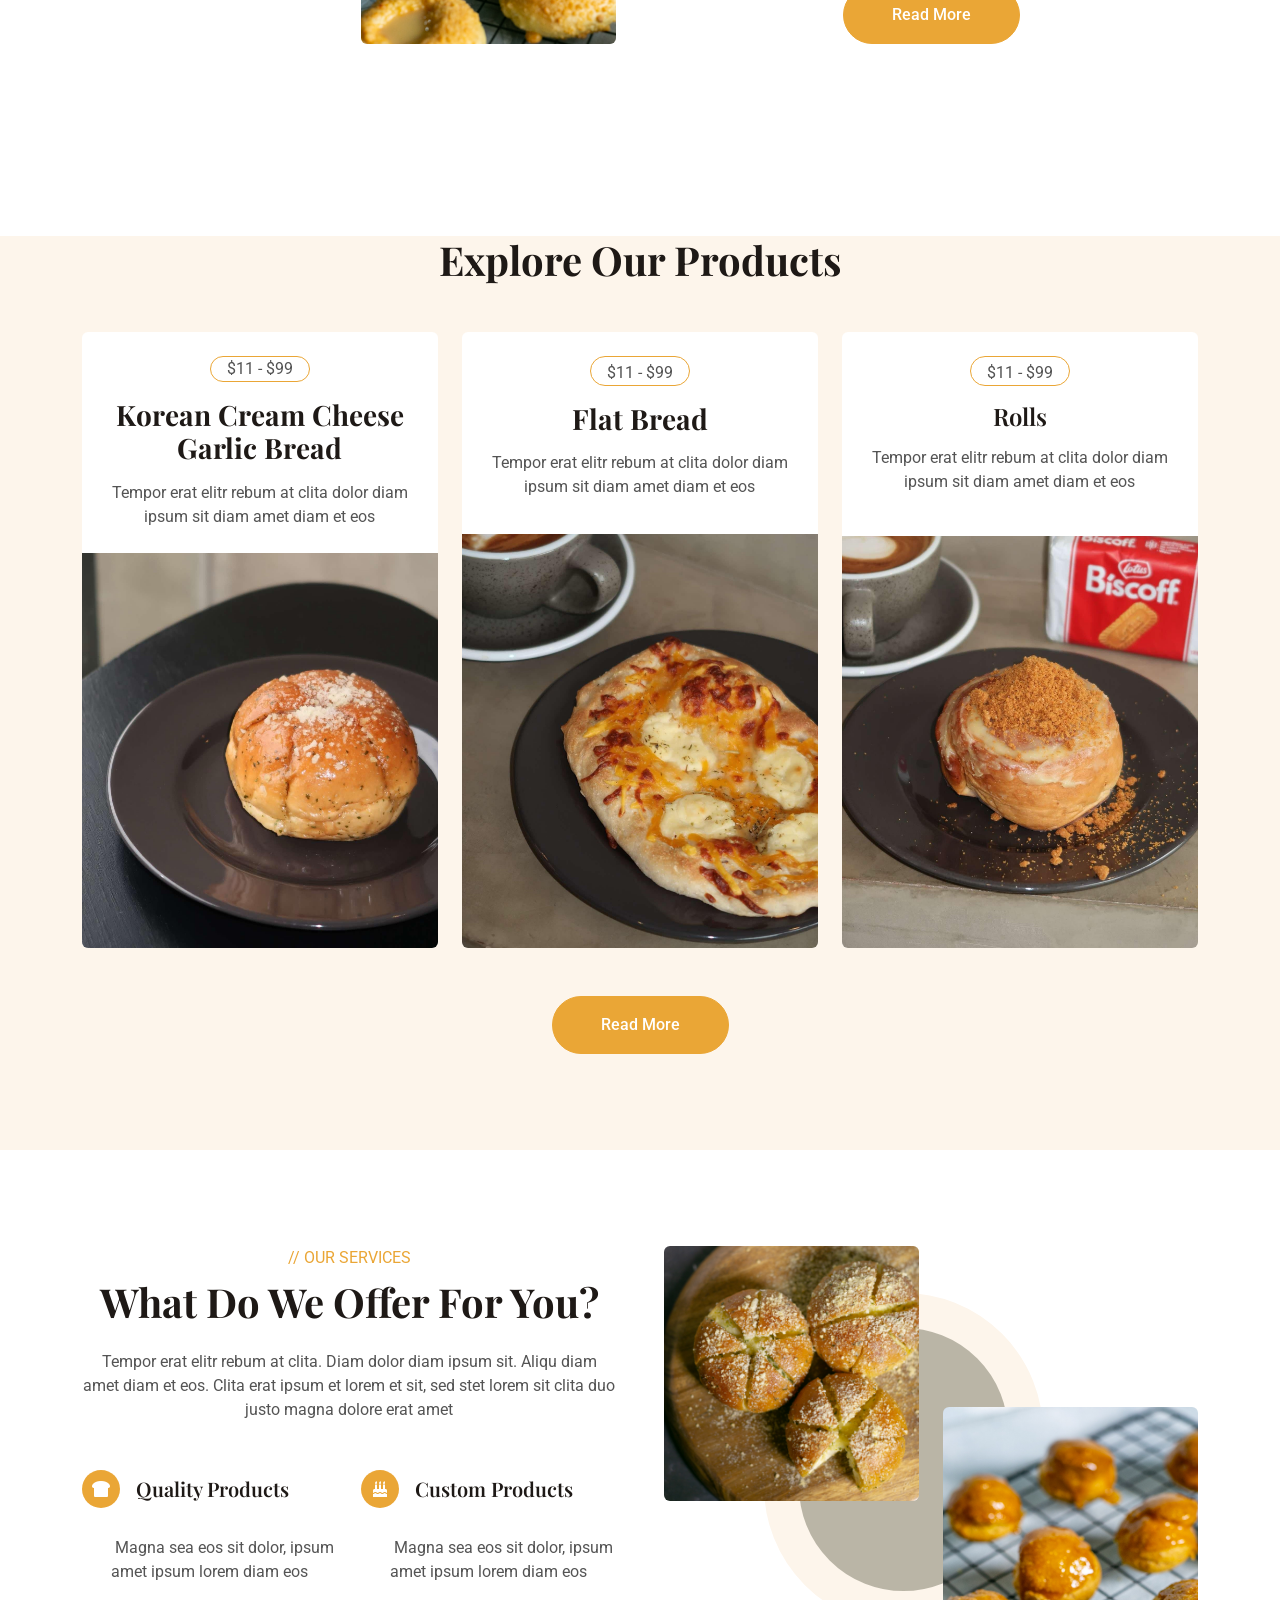
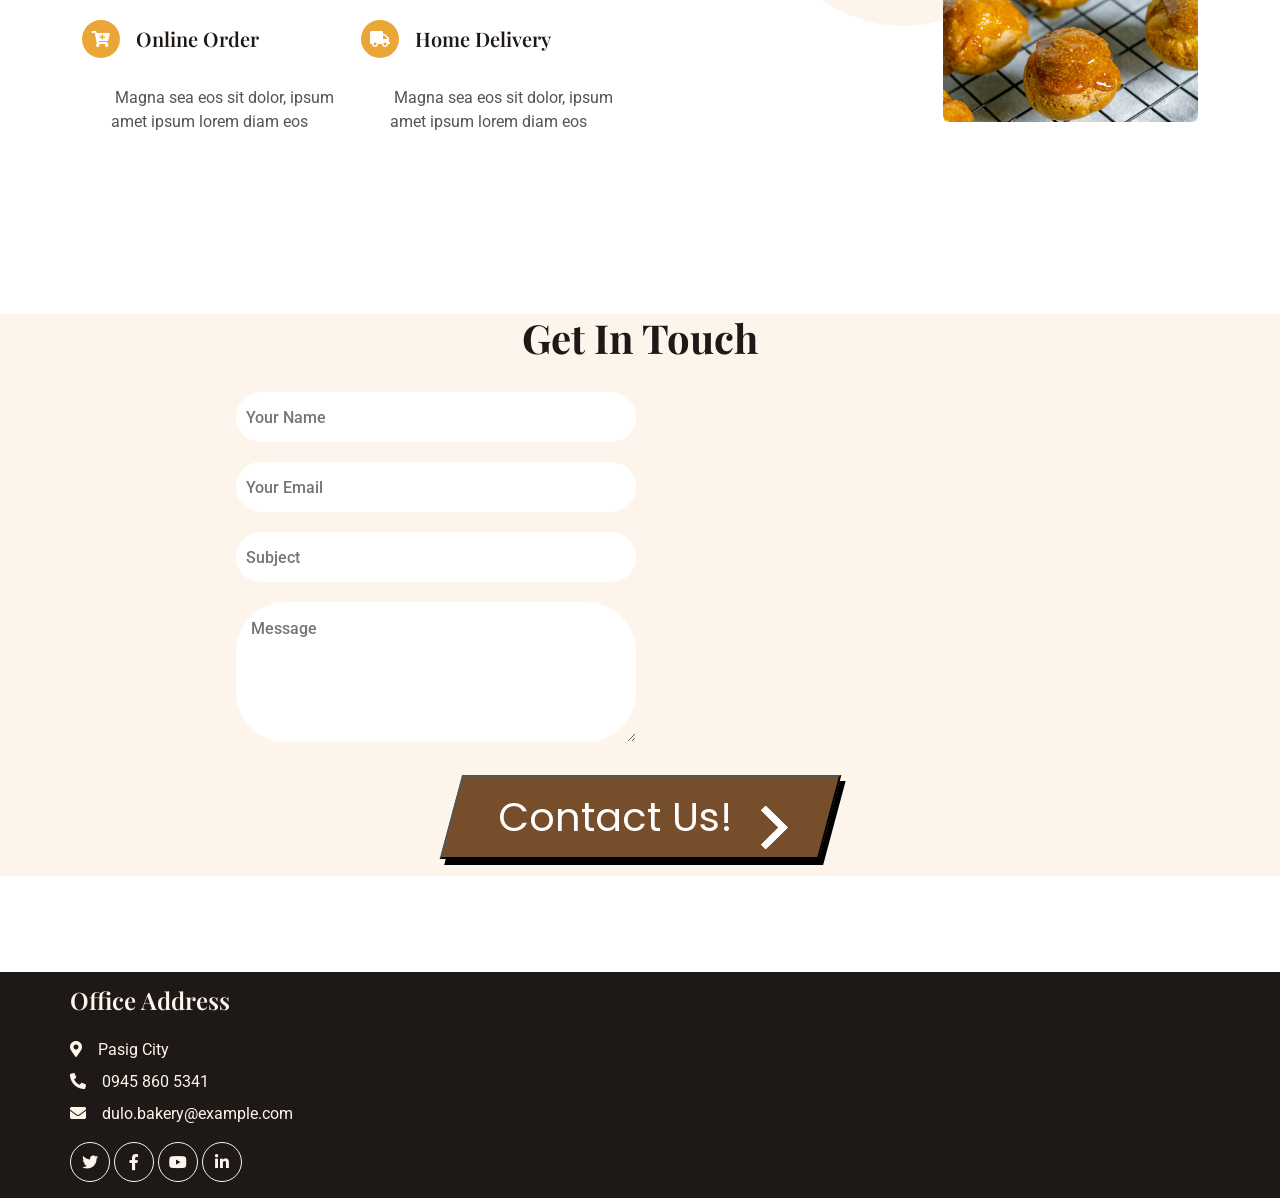
==== commit 9900c5ed: "fourth push" ====
--- a/index.html
+++ b/index.html
@@ -291,80 +291,7 @@
     </div>
     <!-- Service End -->
     <!-- Team Start -->
-    <div class="container-xxl py-6">
-        <div class="container">
-            <div class="text-center mx-auto mb-5 wow fadeInUp" data-wow-delay="0.1s" style="max-width: 500px;">
-                <p class="text-primary text-uppercase mb-2">// Our Team</p>
-                <h1 class="display-6 mb-4">We're Super Professional At Our Skills</h1>
-            </div>
-            <div class="row g-4">
-                <div class="col-lg-3 col-md-6 wow fadeInUp" data-wow-delay="0.1s">
-                    <div class="team-item text-center rounded overflow-hidden">
-                        <img class="img-fluid" src="img/team-1.jpg" alt="">
-                        <div class="team-text">
-                            <div class="team-title">
-                                <h5>Full Name</h5>
-                                <span>Designation</span>
-                            </div>
-                            <div class="team-social">
-                                <a class="btn btn-square btn-light rounded-circle" href=""><i class="fab fa-facebook-f"></i></a>
-                                <a class="btn btn-square btn-light rounded-circle" href=""><i class="fab fa-twitter"></i></a>
-                                <a class="btn btn-square btn-light rounded-circle" href=""><i class="fab fa-instagram"></i></a>
-                            </div>
-                        </div>
-                    </div>
-                </div>
-                <div class="col-lg-3 col-md-6 wow fadeInUp" data-wow-delay="0.3s">
-                    <div class="team-item text-center rounded overflow-hidden">
-                        <img class="img-fluid" src="img/team-2.jpg" alt="">
-                        <div class="team-text">
-                            <div class="team-title">
-                                <h5>Full Name</h5>
-                                <span>Designation</span>
-                            </div>
-                            <div class="team-social">
-                                <a class="btn btn-square btn-light rounded-circle" href=""><i class="fab fa-facebook-f"></i></a>
-                                <a class="btn btn-square btn-light rounded-circle" href=""><i class="fab fa-twitter"></i></a>
-                                <a class="btn btn-square btn-light rounded-circle" href=""><i class="fab fa-instagram"></i></a>
-                            </div>
-                        </div>
-                    </div>
-                </div>
-                <div class="col-lg-3 col-md-6 wow fadeInUp" data-wow-delay="0.5s">
-                    <div class="team-item text-center rounded overflow-hidden">
-                        <img class="img-fluid" src="img/team-3.jpg" alt="">
-                        <div class="team-text">
-                            <div class="team-title">
-                                <h5>Full Name</h5>
-                                <span>Designation</span>
-                            </div>
-                            <div class="team-social">
-                                <a class="btn btn-square btn-light rounded-circle" href=""><i class="fab fa-facebook-f"></i></a>
-                                <a class="btn btn-square btn-light rounded-circle" href=""><i class="fab fa-twitter"></i></a>
-                                <a class="btn btn-square btn-light rounded-circle" href=""><i class="fab fa-instagram"></i></a>
-                            </div>
-                        </div>
-                    </div>
-                </div>
-                <div class="col-lg-3 col-md-6 wow fadeInUp" data-wow-delay="0.7s">
-                    <div class="team-item text-center rounded overflow-hidden">
-                        <img class="img-fluid" src="img/team-4.jpg" alt="">
-                        <div class="team-text">
-                            <div class="team-title">
-                                <h5>Full Name</h5>
-                                <span>Designation</span>
-                            </div>
-                            <div class="team-social">
-                                <a class="btn btn-square btn-light rounded-circle" href=""><i class="fab fa-facebook-f"></i></a>
-                                <a class="btn btn-square btn-light rounded-circle" href=""><i class="fab fa-twitter"></i></a>
-                                <a class="btn btn-square btn-light rounded-circle" href=""><i class="fab fa-instagram"></i></a>
-                            </div>
-                        </div>
-                    </div>
-                </div>
-            </div>
-        </div>
-    </div>
+    
     <!-- Team End -->
     <!-- Testimonial Start -->
     <div id="contact" class="container-xxl bg-light my-6 py-6 pb-0">
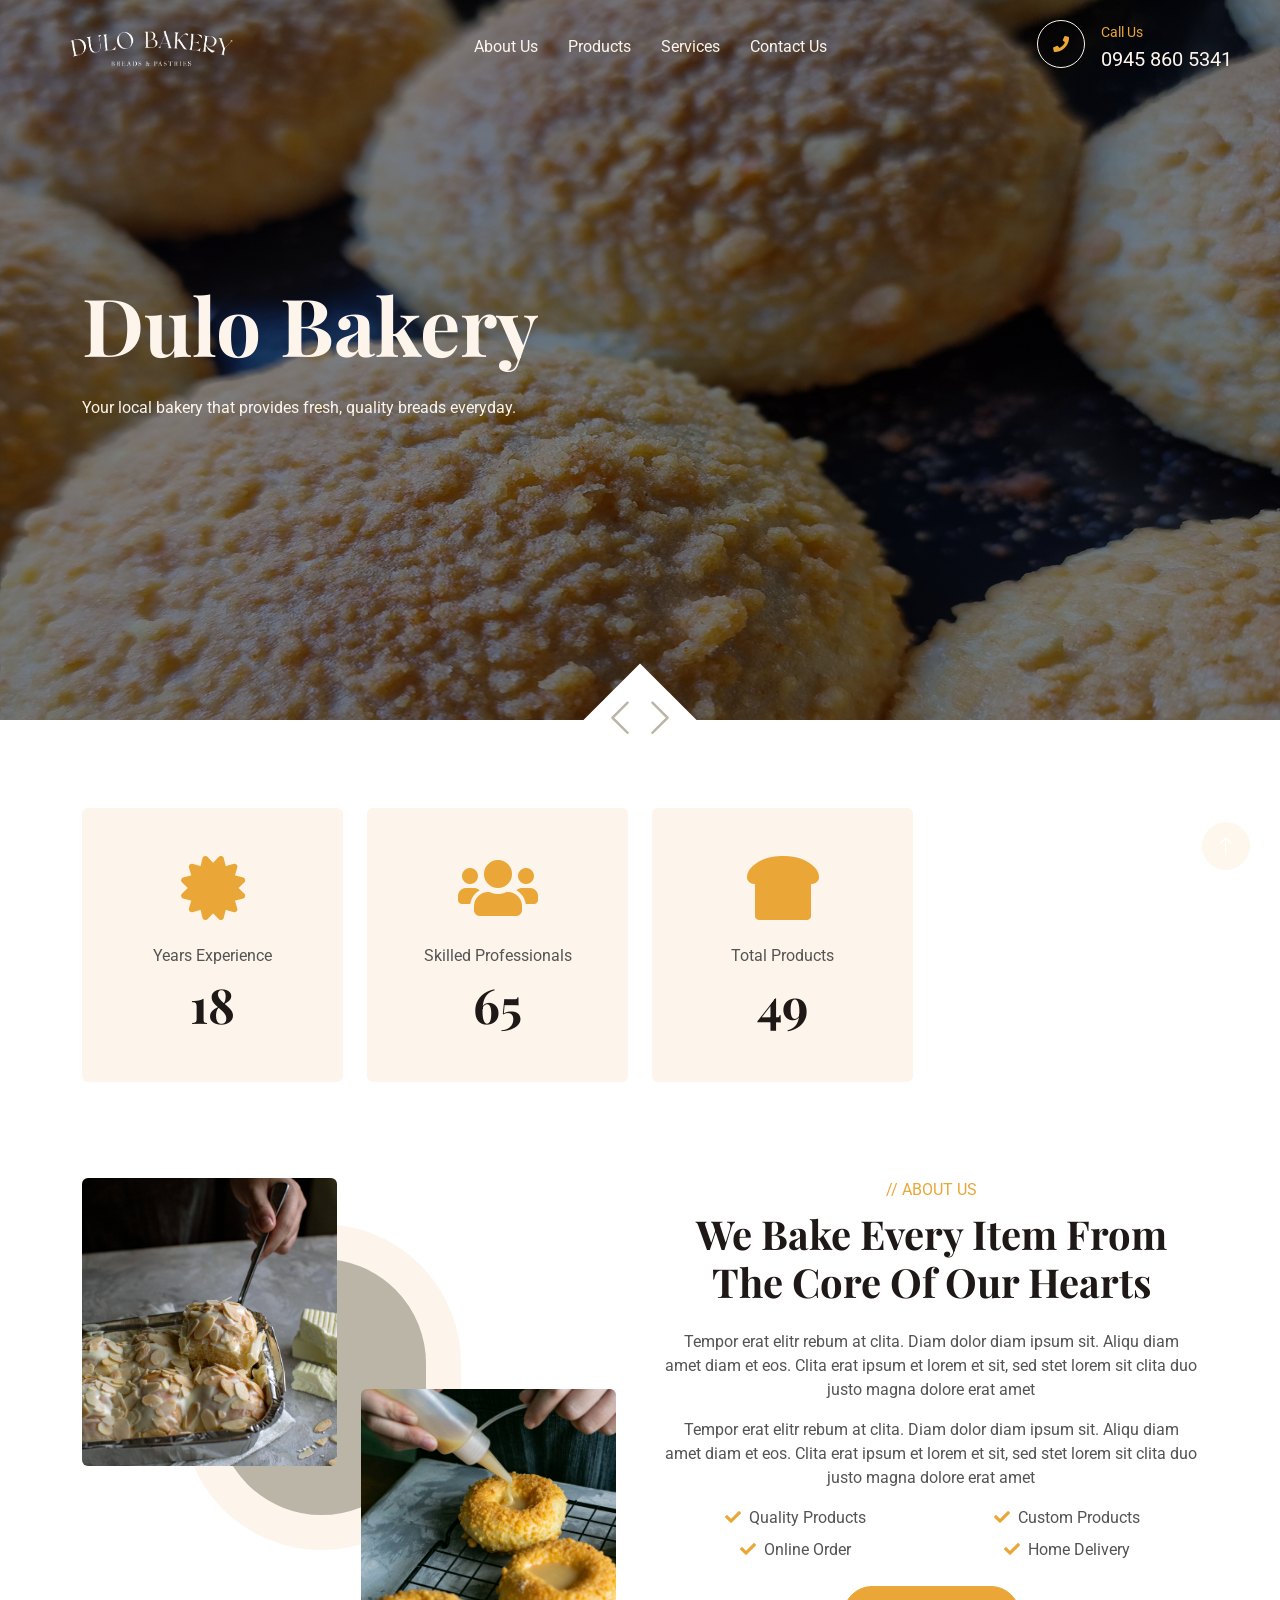
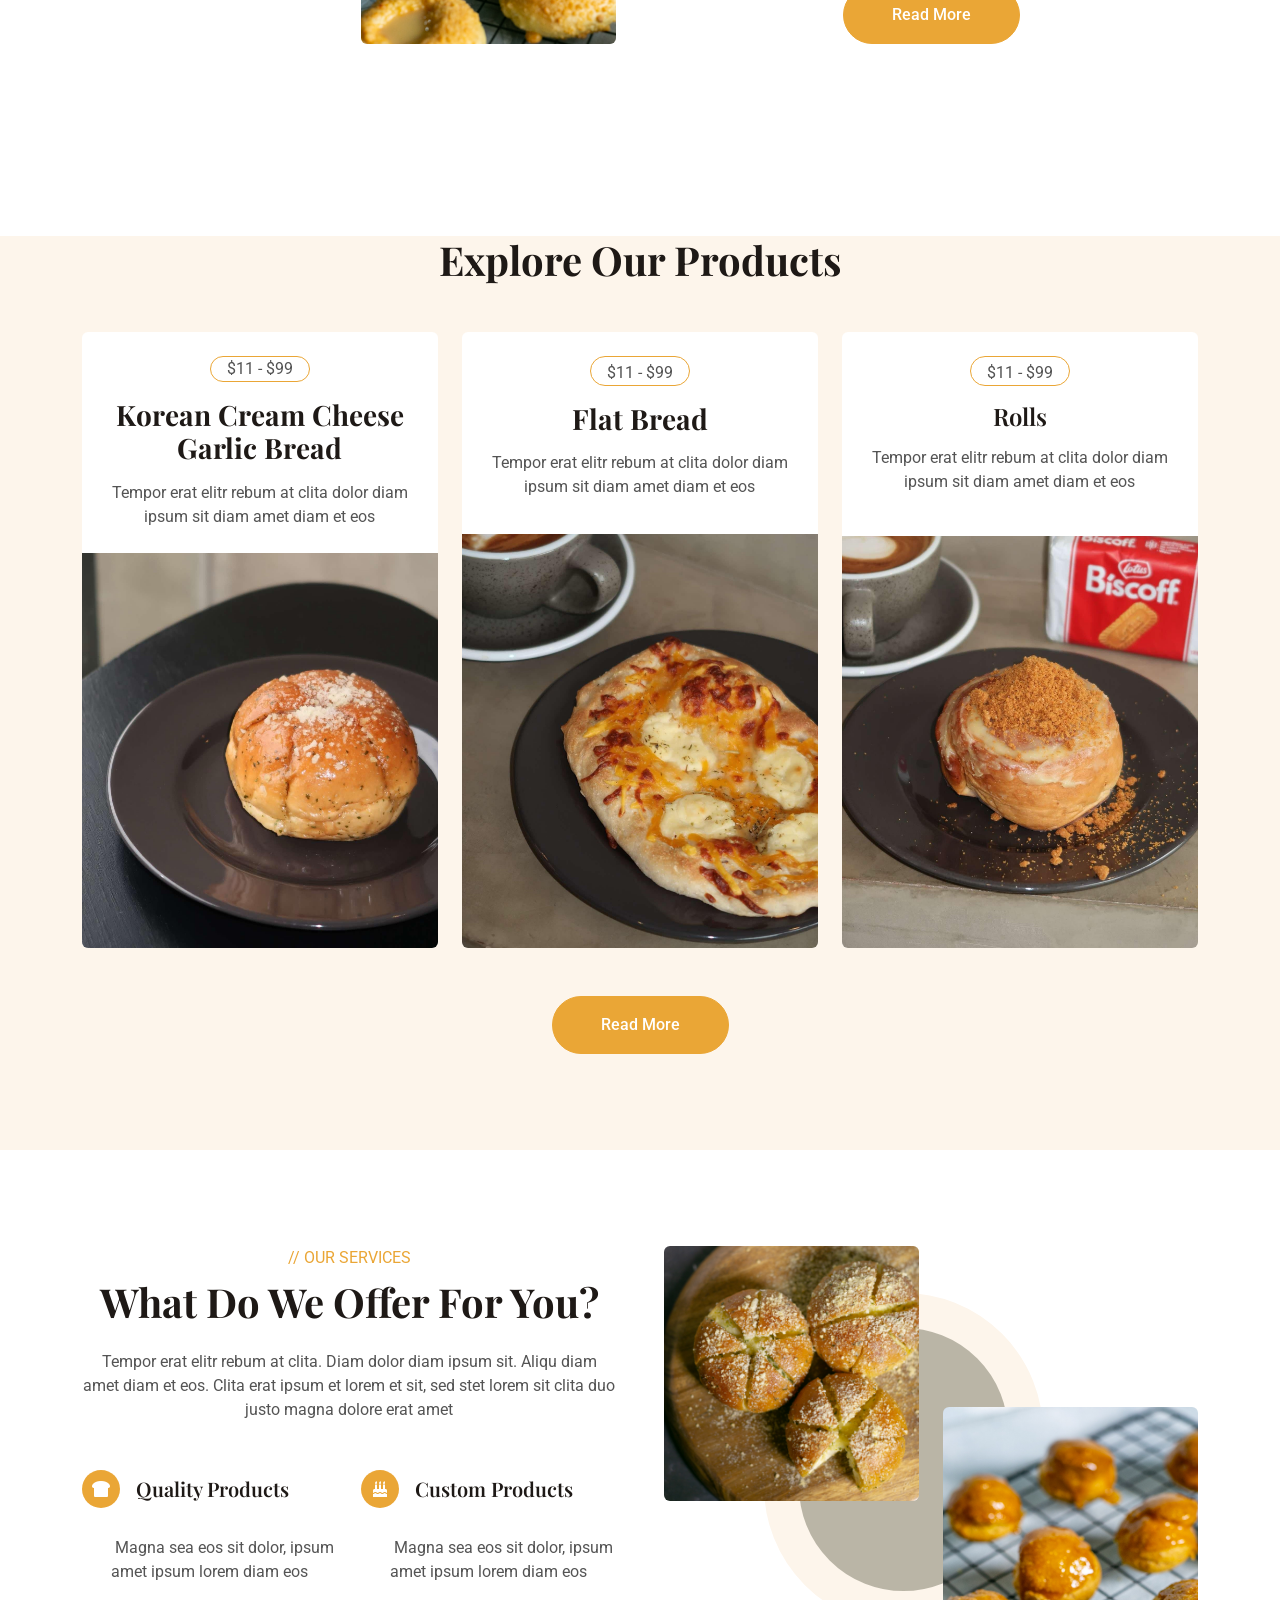
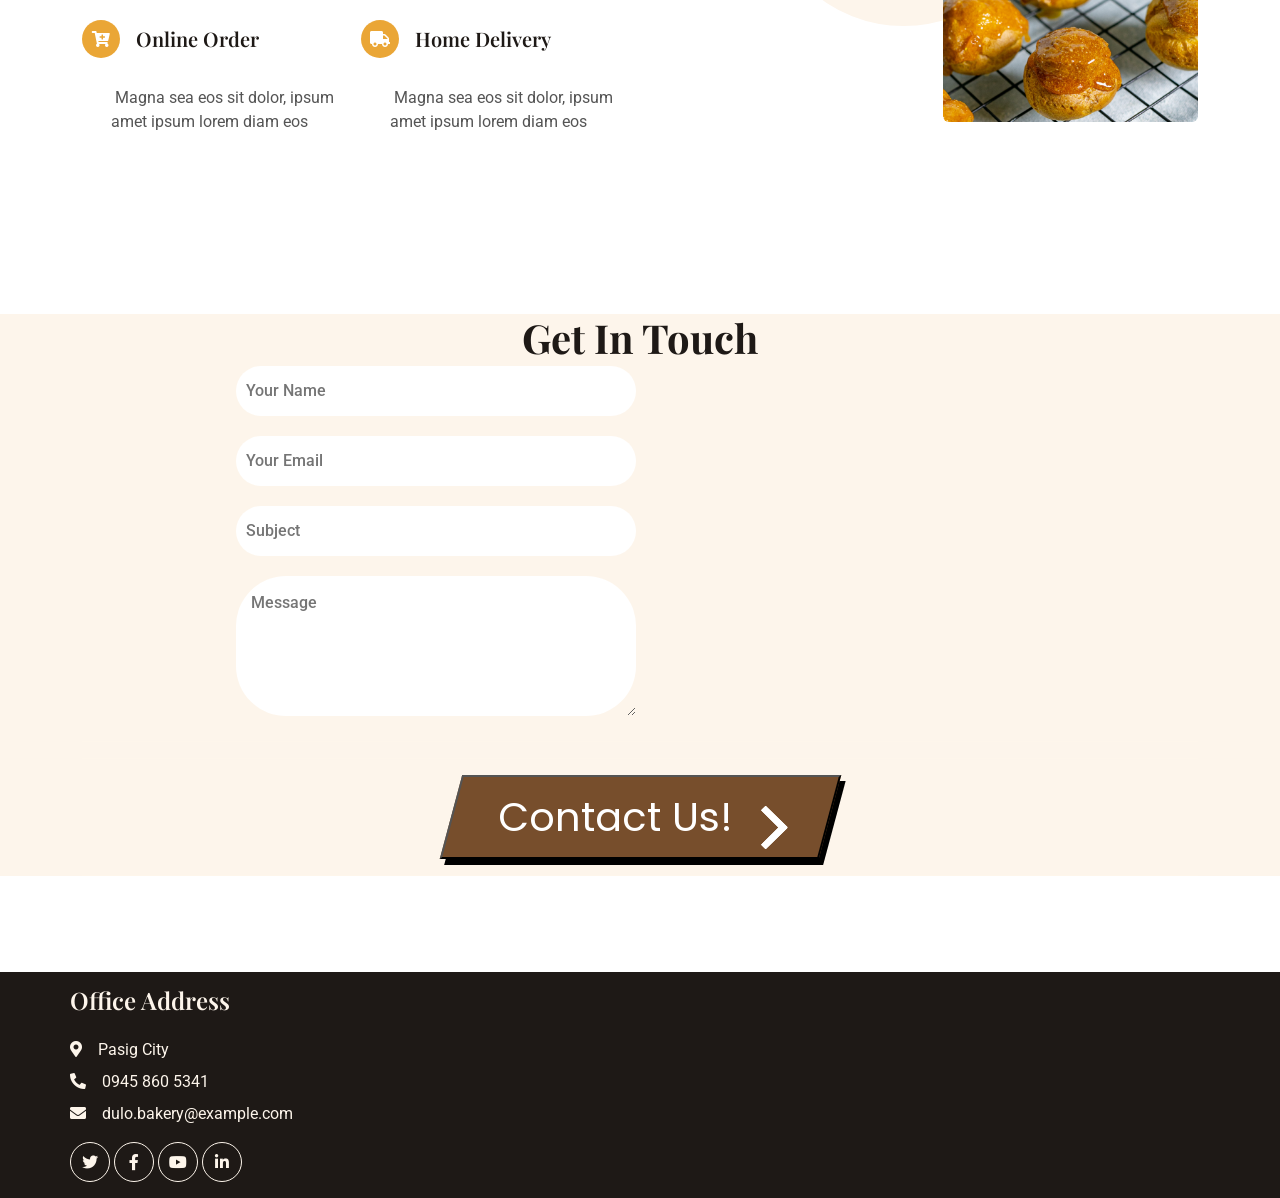
==== commit 43e80aef: "fifth commit" ====
--- a/index.html
+++ b/index.html
@@ -307,6 +307,7 @@
                             <input type="text" name="subject" placeholder="Subject" class="contact-inputs" required>
                             <textarea name="message" placeholder="Message" class="contact-inputs" required></textarea>
                             <input type="checkbox" name="botcheck" class="hidden" style="display: none;">
+                            <hr style="color: #fdf5eb;">
                     
             </div>
             <hr style="color: #fdf5eb;"><hr style="color: #fdf5eb;">
